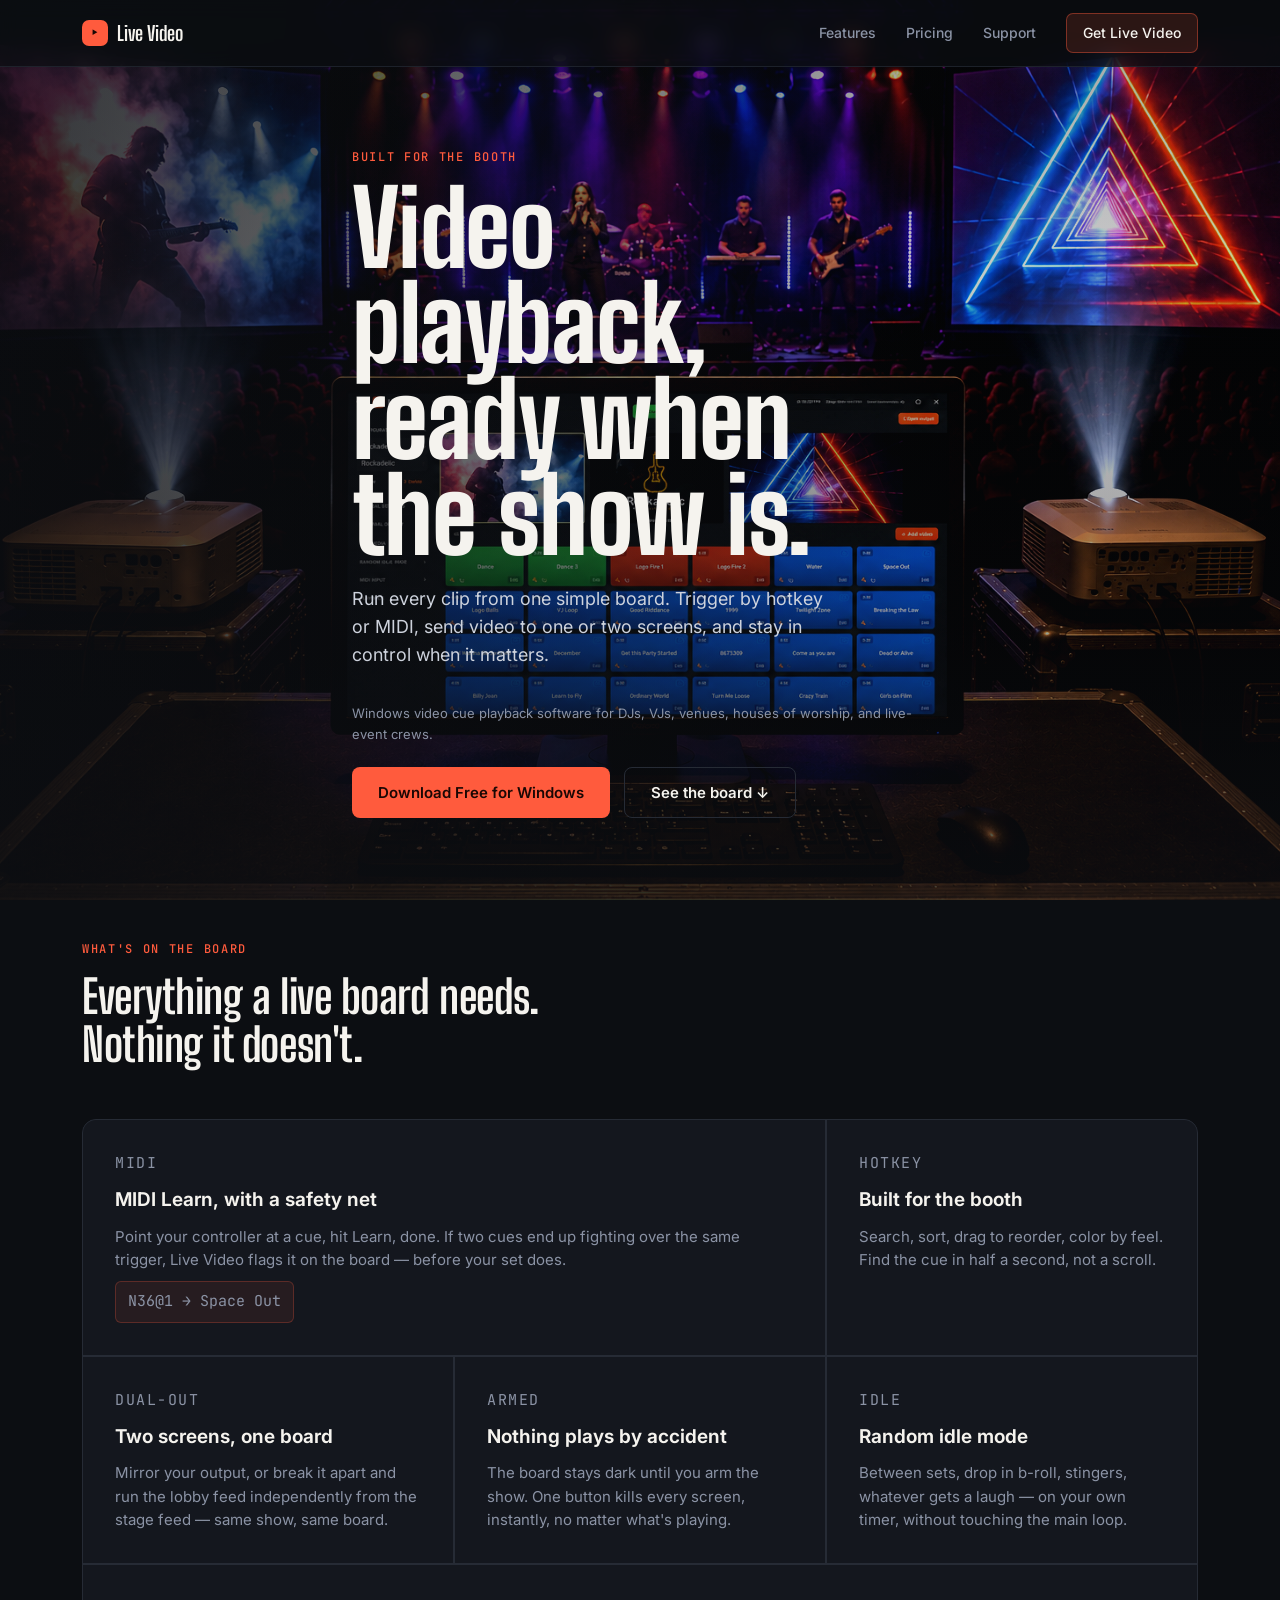
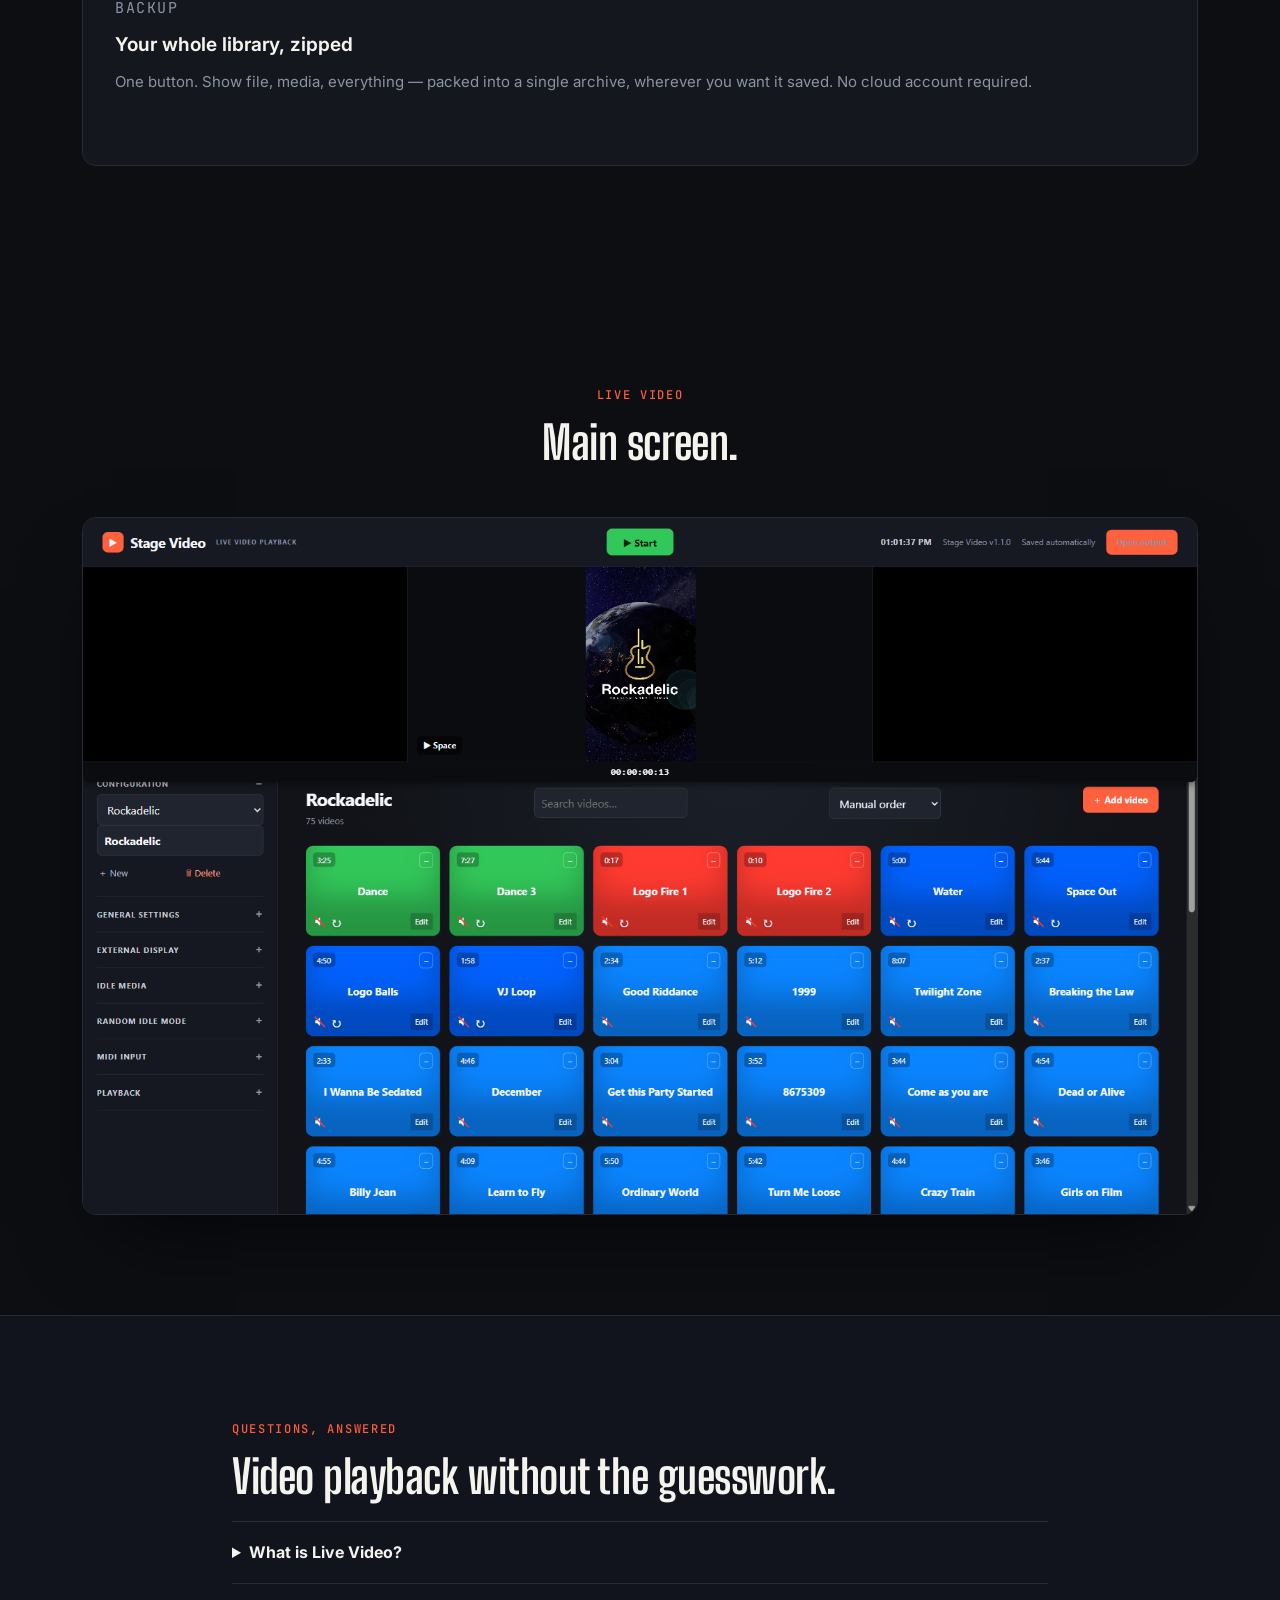
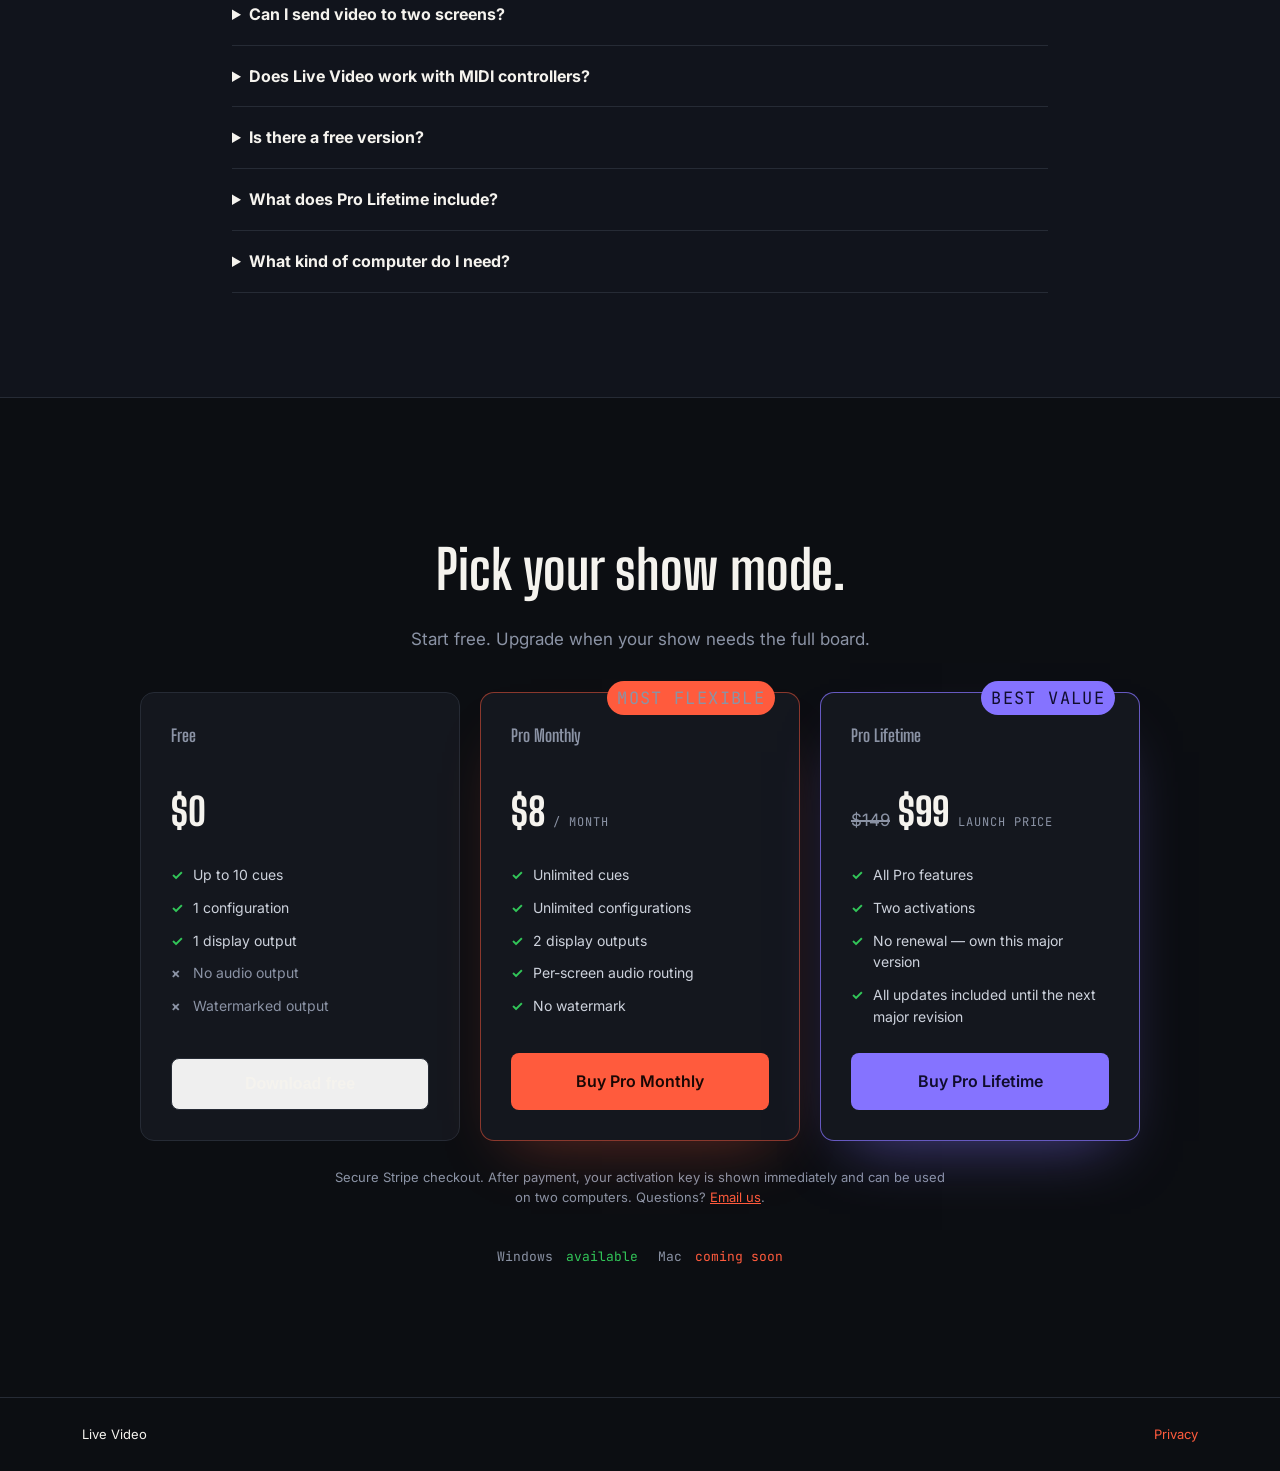
==== index.html @ 25e799e9 "Add website support links and system requirements" ====
<!doctype html>
<html lang="en">
<head>
<meta charset="utf-8">
<meta name="viewport" content="width=device-width, initial-scale=1">
<title>Live Video | Video Cue Playback Software for Windows</title>
<meta name="description" content="Windows video cue playback software for live events. Trigger clips with hotkeys or MIDI, send video to two displays, and keep every cue ready.">
<link rel="canonical" href="https://livevideo.cc/">
<meta name="robots" content="index, follow">

<meta property="og:type" content="website">
<meta property="og:url" content="https://livevideo.cc/">
<meta property="og:title" content="Live Video | Video Cue Playback Software for Windows">
<meta property="og:description" content="Windows video cue playback software for live events. Trigger clips with hotkeys or MIDI, send video to two displays, and keep every cue ready.">
<meta property="og:image" content="https://livevideo.cc/screenshots/hero.png">
<meta name="twitter:card" content="summary_large_image">
<meta name="twitter:title" content="Live Video | Video Cue Playback Software for Windows">
<meta name="twitter:description" content="Windows video cue playback software for live events. Trigger clips with hotkeys or MIDI, send video to two displays, and keep every cue ready.">
<meta name="twitter:image" content="https://livevideo.cc/screenshots/hero.png">

<link rel="preconnect" href="https://fonts.googleapis.com">
<link rel="preconnect" href="https://fonts.gstatic.com" crossorigin>
<link href="https://fonts.googleapis.com/css2?family=Big+Shoulders+Display:wght@600;700;800&family=Inter:wght@400;500;600;700&family=JetBrains+Mono:wght@400;500;600&display=swap" rel="stylesheet">
<link rel="stylesheet" href="style.css">
<script type="application/ld+json">
{
  "@context": "https://schema.org",
  "@type": "SoftwareApplication",
  "name": "Live Video",
  "url": "https://livevideo.cc/",
  "applicationCategory": "MultimediaApplication",
  "operatingSystem": "Windows",
  "description": "Windows video cue playback software for live events. Trigger video clips with hotkeys or MIDI and send them to one or two displays.",
  "featureList": ["Video cue board", "MIDI triggers", "Keyboard hotkeys", "Dual-display video output", "Per-screen audio routing", "Show backup and restore"],
  "offers": [
    { "@type": "Offer", "name": "Free", "price": "0", "priceCurrency": "USD" },
    { "@type": "Offer", "name": "Pro Monthly", "price": "8", "priceCurrency": "USD" },
    { "@type": "Offer", "name": "Pro Lifetime", "price": "99", "priceCurrency": "USD" }
  ]
}
</script>
</head>
<body>

<header class="site-header">
  <div class="wrap site-header__row">
    <a href="#top" class="brand"><span class="brand__mark">▶</span>Live Video</a>
    <nav class="site-nav">
      <a href="#features">Features</a>
      <a href="#get">Pricing</a>
      <a href="mailto:support@livevideo.cc">Support</a>
      <a href="#get" class="site-nav__cta">Get Live Video</a>
    </nav>
  </div>
</header>

<main id="top">

  <section class="hero" id="hero">
    <img class="hero__photo" src="screenshots/hero.png" alt="A Live Video board running on a laptop between two stage projectors, throwing synced footage onto screens on either side of a live band">
    <div class="hero__scrim"></div>
    <div class="wrap hero__content">
      <p class="eyebrow">BUILT FOR THE BOOTH</p>
      <h1 class="hero__title">Video playback,<br>ready when the show is.</h1>
      <p class="hero__sub">Run every clip from one simple board. Trigger by hotkey or MIDI, send video to one or two screens, and stay in control when it matters.</p>
      <p class="hero__keyword">Windows video cue playback software for DJs, VJs, venues, houses of worship, and live-event crews.</p>
      <div class="hero__actions">
        <a href="#get" class="btn btn--primary">Download Free for Windows</a>
        <a href="#proof" class="btn btn--ghost">See the board ↓</a>
      </div>
    </div>
  </section>

  <section class="features" id="features">
    <div class="wrap">
      <p class="eyebrow">WHAT'S ON THE BOARD</p>
      <h2 class="section-title">Everything a live board needs.<br>Nothing it doesn't.</h2>

      <div class="feature-grid">
        <article class="feature feature--big">
          <p class="feature__tag">MIDI</p>
          <h3>MIDI Learn, with a safety net</h3>
          <p>Point your controller at a cue, hit Learn, done. If two cues end up fighting over the same trigger, Live Video flags it on the board — before your set does.</p>
          <p class="feature__code">N36@1 → Space Out</p>
        </article>

        <article class="feature">
          <p class="feature__tag">HOTKEY</p>
          <h3>Built for the booth</h3>
          <p>Search, sort, drag to reorder, color by feel. Find the cue in half a second, not a scroll.</p>
        </article>

        <article class="feature">
          <p class="feature__tag">DUAL-OUT</p>
          <h3>Two screens, one board</h3>
          <p>Mirror your output, or break it apart and run the lobby feed independently from the stage feed — same show, same board.</p>
        </article>

        <article class="feature">
          <p class="feature__tag">ARMED</p>
          <h3>Nothing plays by accident</h3>
          <p>The board stays dark until you arm the show. One button kills every screen, instantly, no matter what's playing.</p>
        </article>

        <article class="feature">
          <p class="feature__tag">IDLE</p>
          <h3>Random idle mode</h3>
          <p>Between sets, drop in b-roll, stingers, whatever gets a laugh — on your own timer, without touching the main loop.</p>
        </article>

        <article class="feature feature--wide">
          <p class="feature__tag">BACKUP</p>
          <h3>Your whole library, zipped</h3>
          <p>One button. Show file, media, everything — packed into a single archive, wherever you want it saved. No cloud account required.</p>
        </article>
      </div>
    </div>
  </section>

  <section class="proof" id="proof">
    <div class="wrap">
      <p class="eyebrow">LIVE VIDEO</p>
      <h2 class="section-title">Main screen.</h2>
      <div class="proof__frame">
        <img src="screenshots/board.png" alt="Live Video's cue board, showing a grid of color-coded video cues with a live preview above them">
      </div>
    </div>
  </section>

  <section class="faq" aria-labelledby="faq-title">
    <div class="wrap faq__inner">
      <p class="eyebrow">QUESTIONS, ANSWERED</p>
      <h2 id="faq-title" class="section-title">Video playback without the guesswork.</h2>
      <details><summary>What is Live Video?</summary><p>Live Video is Windows video cue playback software for DJs, VJs, houses of worship, venues, and event crews. Build a board of clips, then trigger them by click, keyboard hotkey, or MIDI controller.</p></details>
      <details><summary>Can I send video to two screens?</summary><p>Yes. Pro can mirror one video output or run two displays independently from the same cue board. Each display can have its own audio routing.</p></details>
      <details><summary>Does Live Video work with MIDI controllers?</summary><p>Yes. MIDI Learn lets you assign a controller message to a cue. Live Video also flags conflicting MIDI assignments before a show starts.</p></details>
      <details><summary>Is there a free version?</summary><p>Yes. Free includes up to 10 cues, one configuration, and one display output. Pro removes those limits and the output watermark.</p></details>
      <details><summary>What does Pro Lifetime include?</summary><p>Pro Lifetime includes all Pro features, two computer activations, and every update for the current major version. It does not renew monthly or yearly.</p></details>
      <details><summary>What kind of computer do I need?</summary><p>We recommend a Windows 10 or Windows 11 computer with at least 8 GB of RAM and 256 GB of storage. Live Video supports touchscreens and works on a desktop, laptop, or Windows tablet.</p></details>
    </div>
  </section>

  <section class="cta" id="get">
    <div class="wrap cta__inner">
      <h2 class="cta__title">Pick your show mode.</h2>
      <p>Start free. Upgrade when your show needs the full board.</p>

      <div class="tiers">
        <div class="tier">
          <p class="tier__name">Free</p>
          <div class="tier__price"><span class="tier__amount">$0</span></div>
          <ul class="tier__list">
            <li>Up to 10 cues</li>
            <li>1 configuration</li>
            <li>1 display output</li>
            <li class="tier__list-neg">No audio output</li>
            <li class="tier__list-neg">Watermarked output</li>
          </ul>
          <button id="free-download" type="button" class="btn btn--ghost btn--lg">Download free</button>
        </div>
        <div class="tier tier--paid">
          <p class="tier__badge">Most flexible</p>
          <p class="tier__name">Pro Monthly</p>
          <div class="tier__price"><span class="tier__amount">$8</span><span class="tier__term">/ month</span></div>
          <ul class="tier__list">
            <li>Unlimited cues</li>
            <li>Unlimited configurations</li>
            <li>2 display outputs</li>
            <li>Per-screen audio routing</li>
            <li>No watermark</li>
          </ul>
          <a href="https://api.livevideo.cc/v1/checkout/pro_monthly" class="btn btn--primary btn--lg">Buy Pro Monthly</a>
        </div>
        <div class="tier tier--lifetime"><p class="tier__badge">Best value</p><p class="tier__name">Pro Lifetime</p><div class="tier__price"><s class="tier__was">$149</s><span class="tier__amount">$99</span><span class="tier__term">launch price</span></div><ul class="tier__list"><li>All Pro features</li><li>Two activations</li><li>No renewal — own this major version</li><li>All updates included until the next major revision</li></ul><a href="https://api.livevideo.cc/v1/checkout/pro_lifetime" class="btn btn--lifetime btn--lg">Buy Pro Lifetime</a></div>
      </div>
      <p id="download" class="pricing-note">Secure Stripe checkout. After payment, your activation key is shown immediately and can be used on two computers. Questions? <a href="mailto:info@livevideo.cc">Email us</a>.</p>

      <div class="pricing__platforms">
        <span class="pricing__platform pricing__platform--live">Windows <em>available</em></span>
        <span class="pricing__platform pricing__platform--soon">Mac <em>coming soon</em></span>
      </div>
    </div>
  </section>

</main>

<dialog id="download-dialog" class="download-dialog">
  <form id="download-form" method="dialog">
    <button class="download-dialog__close" value="cancel" aria-label="Close">×</button>
    <p class="eyebrow">FREE WINDOWS DOWNLOAD</p>
    <h2>Get Live Video Free</h2>
    <p>Tell us a little about your show and your download will start right away.</p>
    <label>Name <input name="name" autocomplete="name" required></label>
    <label>Email <input name="email" type="email" autocomplete="email" required></label>
    <label>Phone <span>optional</span><input name="phone" type="tel" autocomplete="tel"></label>
    <label>How will you use Live Video?<select name="useCase"><option value="">Choose one (optional)</option><option>DJ or VJ</option><option>Venue or live event</option><option>House of worship</option><option>School or community organization</option><option>Production company</option><option>Other</option></select></label>
    <label>How did you hear about us?<select name="referral"><option value="">Choose one (optional)</option><option>Google or another search engine</option><option>Friend or colleague</option><option>Social media</option><option>Event or venue</option><option>Other</option></select></label>
    <label class="download-dialog__check"><input name="privacyAccepted" type="checkbox" required> I agree to the <a href="privacy.html" target="_blank">Privacy Policy</a>.</label>
    <label class="download-dialog__check"><input name="marketingConsent" type="checkbox"> Send me occasional product news and updates.</label>
    <p id="download-error" class="download-dialog__error" role="alert"></p>
    <button id="download-submit" type="submit" class="btn btn--primary btn--lg">Download Free for Windows</button>
  </form>
</dialog>

<footer class="site-footer">
  <div class="wrap site-footer__row">
    <span>Live Video</span>
    <a href="privacy.html">Privacy</a>
  </div>
</footer>

<script>
  const downloadDialog = document.getElementById('download-dialog');
  document.getElementById('free-download').addEventListener('click', () => downloadDialog.showModal());
  document.getElementById('download-form').addEventListener('submit', async event => {
    event.preventDefault();
    const form = event.currentTarget;
    const submit = document.getElementById('download-submit');
    const error = document.getElementById('download-error');
    error.textContent = '';
    submit.disabled = true;
    submit.textContent = 'Preparing download…';
    try {
      const data = Object.fromEntries(new FormData(form));
      data.privacyAccepted = form.elements.privacyAccepted.checked;
      data.marketingConsent = form.elements.marketingConsent.checked;
      const response = await fetch('https://api.livevideo.cc/v1/leads', { method: 'POST', headers: { 'content-type': 'application/json' }, body: JSON.stringify(data) });
      const result = await response.json();
      if (!response.ok || !result.downloadUrl) throw new Error(result.error || 'We could not start the download. Please try again.');
      window.location.assign(result.downloadUrl);
      downloadDialog.close();
    } catch (requestError) {
      error.textContent = requestError.message;
    } finally {
      submit.disabled = false;
      submit.textContent = 'Download Free for Windows';
    }
  });
</script>
</body>
</html>
---- style.css ----
/* ---- tokens ---- */
:root {
  --ink: #0c0e12;
  --panel: #14171e;
  --line: #262b35;
  --signal: #ff5b3d;
  --signal-dim: #c8462f;
  --cue-blue: #2f8fff;
  --cue-green: #32c759;
  --paper: #f5f3ee;
  --muted: #8b93a5;

  --display: "Big Shoulders Display", sans-serif;
  --body: "Inter", -apple-system, "Segoe UI", sans-serif;
  --mono: "JetBrains Mono", ui-monospace, monospace;
}

* { box-sizing: border-box; }
html { scroll-behavior: smooth; }
body {
  margin: 0;
  background: var(--ink);
  color: var(--paper);
  font-family: var(--body);
  line-height: 1.55;
  -webkit-font-smoothing: antialiased;
}
img { max-width: 100%; display: block; }
a { color: inherit; }

.wrap {
  max-width: 1180px;
  margin: 0 auto;
  padding: 0 32px;
}

@media (prefers-reduced-motion: reduce) {
  * { animation-duration: 0.001ms !important; animation-iteration-count: 1 !important; transition-duration: 0.001ms !important; scroll-behavior: auto !important; }
}

/* ---- type ---- */
.eyebrow {
  font-family: var(--mono);
  font-size: 12px;
  font-weight: 500;
  letter-spacing: 0.14em;
  text-transform: uppercase;
  color: var(--signal);
  margin: 0 0 14px;
}
.section-title {
  font-family: var(--display);
  font-weight: 700;
  font-size: clamp(30px, 4.2vw, 46px);
  line-height: 1.05;
  letter-spacing: -0.01em;
  margin: 0 0 20px;
}

/* ---- buttons ---- */
.btn {
  display: inline-flex;
  align-items: center;
  gap: 8px;
  padding: 13px 26px;
  border-radius: 8px;
  font-weight: 600;
  font-size: 15px;
  text-decoration: none;
  transition: transform 0.15s ease, background 0.15s ease;
}
.btn--primary { background: var(--signal); color: #1a0704; }
.btn--primary:hover { background: #ff7355; transform: translateY(-1px); }
.btn--lifetime { background: #8573ff; color: #100d2e; }
.btn--lifetime:hover { background: #9a8aff; transform: translateY(-1px); }
.btn--ghost { color: var(--paper); border: 1px solid var(--line); }
.btn--ghost:hover { border-color: var(--muted); }
.btn--lg { padding: 16px 34px; font-size: 16px; }

/* ---- header ---- */
.site-header {
  position: fixed;
  top: 0; left: 0; right: 0;
  z-index: 10;
  backdrop-filter: blur(10px);
  background: rgba(12, 14, 18, 0.72);
  border-bottom: 1px solid rgba(38, 43, 53, 0.7);
}
.site-header__row {
  display: flex;
  align-items: center;
  justify-content: space-between;
  height: 66px;
}
.brand {
  display: flex;
  align-items: center;
  gap: 9px;
  font-family: var(--display);
  font-weight: 700;
  font-size: 20px;
  text-decoration: none;
  letter-spacing: -0.01em;
}
.brand__mark {
  display: grid;
  place-items: center;
  width: 26px;
  height: 26px;
  border-radius: 7px;
  background: var(--signal);
  color: #1a0704;
  font-size: 12px;
}
.site-nav { display: flex; align-items: center; gap: 30px; font-size: 14px; font-weight: 500; }
.site-nav a { text-decoration: none; color: var(--muted); transition: color 0.15s ease; }
.site-nav a:hover { color: var(--paper); }
.site-nav__cta {
  color: var(--paper) !important;
  background: rgba(255, 91, 61, 0.14);
  border: 1px solid rgba(255, 91, 61, 0.4);
  padding: 8px 16px;
  border-radius: 7px;
}
.site-nav__cta:hover { background: rgba(255, 91, 61, 0.24) !important; }

/* ---- hero (signature element) ---- */
.hero {
  position: relative;
  min-height: 100vh;
  display: flex;
  align-items: center;
  overflow: hidden;
  padding-top: 66px;
}
.hero__photo {
  position: absolute;
  inset: 0;
  width: 100%;
  height: 100%;
  object-fit: cover;
  object-position: center 40%;
  filter: brightness(1.26) saturate(1.12) contrast(1.04);
}
.hero__scrim {
  position: absolute;
  inset: 0;
  background:
    linear-gradient(180deg, rgba(12,14,18,.34) 0%, rgba(12,14,18,.18) 30%, rgba(12,14,18,.38) 70%, rgba(12,14,18,.78) 100%),
    linear-gradient(90deg, rgba(12,14,18,.78) 0%, rgba(12,14,18,.43) 45%, rgba(12,14,18,.06) 75%);
}
.hero__content { position: relative; z-index: 2; max-width: 640px; }
.hero__title {
  font-family: var(--display);
  font-weight: 800;
  font-size: clamp(56px, 8.5vw, 104px);
  line-height: 0.92;
  letter-spacing: -0.01em;
  margin: 0 0 22px;
}
.hero__sub {
  font-size: 18px;
  color: #cdd2dc;
  max-width: 480px;
  margin: 0 0 34px;
}
.hero__actions { display: flex; gap: 14px; flex-wrap: wrap; }

/* ---- why ---- */
.why { padding: 120px 0; border-top: 1px solid var(--line); }
.why__grid { display: grid; grid-template-columns: 1fr 1fr; gap: 60px; align-items: start; }
.why__body p { font-size: 17px; color: #cdd2dc; margin: 0 0 16px; }
.why__note { color: var(--muted) !important; font-size: 15px !important; }

/* ---- features ---- */
.features { padding: 40px 0 120px; }
.feature-grid {
  display: grid;
  grid-template-columns: repeat(3, 1fr);
  gap: 2px;
  background: var(--line);
  border: 1px solid var(--line);
  border-radius: 14px;
  overflow: hidden;
  margin-top: 50px;
}
.feature {
  background: var(--panel);
  padding: 32px;
  min-height: 200px;
  display: flex;
  flex-direction: column;
  gap: 10px;
}
.feature--big { grid-column: span 2; grid-row: span 1; }
.feature--wide { grid-column: span 3; }
.feature h3 { font-size: 19px; margin: 0; font-weight: 650; }
.feature p { margin: 0; color: var(--muted); font-size: 15px; }
.feature__tag {
  font-family: var(--mono);
  font-size: 11px;
  letter-spacing: 0.1em;
  color: var(--cue-blue);
  margin: 0;
}
.feature__code {
  font-family: var(--mono);
  font-size: 13px;
  color: var(--signal);
  background: rgba(255,91,61,.08);
  border: 1px solid rgba(255,91,61,.25);
  padding: 8px 12px;
  border-radius: 6px;
  width: fit-content;
  margin-top: 4px;
}

@media (max-width: 860px) {
  .feature-grid { grid-template-columns: 1fr; }
  .feature--big, .feature--wide { grid-column: span 1; }
  .why__grid { grid-template-columns: 1fr; }
}

/* ---- import ---- */
.import { padding: 100px 0; border-top: 1px solid var(--line); background: var(--panel); }
.import__grid { display: grid; grid-template-columns: 1fr 1fr; gap: 60px; align-items: center; }
.import p { color: #cdd2dc; font-size: 17px; }
.import__demo {
  background: var(--ink);
  border: 1px solid var(--line);
  border-radius: 12px;
  padding: 28px;
}
.import__row { display: flex; align-items: center; justify-content: space-between; gap: 12px; }
.import__label { font-family: var(--mono); font-size: 11px; letter-spacing: .08em; text-transform: uppercase; color: var(--muted); }
.import__file { font-family: var(--mono); font-size: 15px; padding: 7px 12px; border-radius: 6px; }
.import__file--old { color: var(--muted); background: rgba(139,147,165,.08); text-decoration: line-through; text-decoration-color: rgba(255,91,61,.7); }
.import__file--new { color: var(--cue-green); background: rgba(50,199,89,.1); font-weight: 600; }
.import__arrow { font-family: var(--mono); font-size: 12px; color: var(--muted); text-align: center; margin: 14px 0; }

@media (max-width: 860px) { .import__grid { grid-template-columns: 1fr; } }

/* ---- proof ---- */
.proof { padding: 100px 0; text-align: center; }
.proof .section-title { max-width: 640px; margin-left: auto; margin-right: auto; }
.proof__frame {
  margin-top: 50px;
  border: 1px solid var(--line);
  border-radius: 14px;
  overflow: hidden;
  box-shadow: 0 40px 80px -30px rgba(0,0,0,.7);
}

/* ---- cta ---- */
.cta { padding: 130px 0; text-align: center; border-top: 1px solid var(--line); }
.cta__title { font-family: var(--display); font-weight: 700; font-size: clamp(34px, 5vw, 54px); margin: 0 0 14px; }
.cta p { color: var(--muted); font-size: 17px; margin: 0 0 34px; }
.pricing__platforms { display: flex; justify-content: center; gap: 20px; font-family: var(--mono); font-size: 13px; color: var(--muted); margin-top: 40px; }
.pricing__platform em { font-style: normal; margin-left: 5px; }
.pricing__platform--live em { color: var(--cue-green); }
.pricing__platform--soon em { color: var(--signal); }

/* ---- tiers ---- */
.tiers {
  display: grid;
  grid-template-columns: repeat(3, minmax(260px, 320px));
  gap: 20px;
  justify-content: center;
  margin: 40px 0 0;
  text-align: left;
}
.tier {
  position: relative;
  background: var(--panel);
  border: 1px solid var(--line);
  border-radius: 14px;
  padding: 30px;
  display: flex;
  flex-direction: column;
}
.tier--paid { border-color: rgba(255, 91, 61, 0.5); box-shadow: 0 30px 60px -30px rgba(255, 91, 61, 0.35); }
.tier--lifetime { border-color: rgba(133, 115, 255, 0.72); box-shadow: 0 30px 60px -30px rgba(133, 115, 255, 0.52); }
.tier--lifetime .tier__badge { color: #100d2e; background: #8573ff; }
.tier__badge {
  position: absolute;
  top: -12px;
  right: 24px;
  font-family: var(--mono);
  font-size: 11px;
  letter-spacing: 0.08em;
  text-transform: uppercase;
  color: #1a0704;
  background: var(--signal);
  padding: 4px 10px;
  border-radius: 999px;
}
.tier__name { font-family: var(--display); font-weight: 700; font-size: 20px; margin: 0 0 10px; }
.tier__price { display: flex; align-items: baseline; gap: 8px; margin: 0 0 22px; }
.tier__was { color: var(--muted); font-size: 17px; text-decoration-thickness: 1.5px; }
.tier__amount { font-family: var(--display); font-weight: 800; font-size: 38px; letter-spacing: -0.01em; }
.tier__term { font-family: var(--mono); font-size: 12px; color: var(--muted); text-transform: uppercase; letter-spacing: 0.08em; }
.tier__list { list-style: none; margin: 0 0 26px; padding: 0; display: flex; flex-direction: column; gap: 11px; }
.tier__list li { font-size: 14px; color: #cdd2dc; padding-left: 22px; position: relative; }
.tier__list li::before { content: "✓"; position: absolute; left: 0; color: var(--cue-green); font-weight: 700; }
.tier__list-neg { color: var(--muted) !important; }
.tier__list-neg::before { content: "×" !important; color: var(--muted) !important; }
.tier .btn { margin-top: auto; justify-content: center; }
.pricing-note { max-width: 620px; margin: 26px auto 0 !important; font-size: 13px !important; }
.pricing-note a { color: var(--signal); }

@media (max-width: 980px) { .tiers { grid-template-columns: repeat(2, minmax(260px, 320px)); } }
@media (max-width: 640px) {
  .tiers { grid-template-columns: minmax(260px, 320px); }
}

/* ---- footer ---- */
.site-footer { border-top: 1px solid var(--line); padding: 26px 0; }
.site-footer__row { display: flex; justify-content: space-between; align-items: center; font-size: 13px; }
.site-footer__muted { color: var(--muted); }

@media (max-width: 640px) {
  .site-nav { gap: 16px; }
  .site-nav a:not(.site-nav__cta) { display: none; }
  .site-footer__row { flex-direction: column; gap: 6px; text-align: center; }
}
.hero__keyword{margin:0 0 22px;color:var(--muted);font-size:13px;line-height:1.6;max-width:620px}.faq{padding:104px 0;background:#11141c;border-top:1px solid var(--line)}.faq__inner{max-width:880px}.faq details{border-top:1px solid var(--line);padding:18px 0}.faq details:last-child{border-bottom:1px solid var(--line)}.faq summary{cursor:pointer;color:var(--paper);font-weight:700;font-size:16px}.faq details p{max-width:720px;margin:12px 0 0;color:var(--muted);line-height:1.7}
.download-dialog{width:min(540px,calc(100vw - 32px));border:1px solid var(--line);border-radius:16px;background:var(--panel);color:var(--paper);box-shadow:0 24px 80px rgba(0,0,0,.6);padding:0}.download-dialog::backdrop{background:rgba(5,7,10,.75)}.download-dialog form{padding:32px;display:grid;gap:14px}.download-dialog h2{font-family:var(--display);font-size:36px;line-height:1;margin:0}.download-dialog p{color:var(--muted);margin:0 0 4px;line-height:1.5}.download-dialog label{display:grid;gap:6px;font-size:13px;font-weight:700}.download-dialog label span{font-weight:400;color:var(--muted)}.download-dialog input,.download-dialog select{width:100%;padding:11px 12px;border:1px solid var(--line);border-radius:8px;background:#11141c;color:var(--paper);font:inherit}.download-dialog__check{display:flex!important;grid-template-columns:auto 1fr;align-items:start;gap:9px!important;font-size:12px!important;font-weight:400!important;color:var(--muted)}.download-dialog__check input{width:auto!important;margin:3px 0 0}.download-dialog__check a,.site-footer a{color:var(--signal)}.download-dialog__close{position:absolute;right:12px;top:9px;background:transparent;color:var(--muted);font-size:28px}.download-dialog__error{color:#ff9d8e!important;font-size:13px}.download-dialog button[disabled]{opacity:.6;cursor:wait}.legal{padding:120px 0}.legal .wrap{max-width:760px}.legal h1{font-family:var(--display);font-size:56px;margin:35px 0 12px}.legal h2{font-family:var(--display);font-size:28px;margin:42px 0 10px}.legal p{color:#cdd2dc;line-height:1.75}.site-footer a{text-decoration:none}
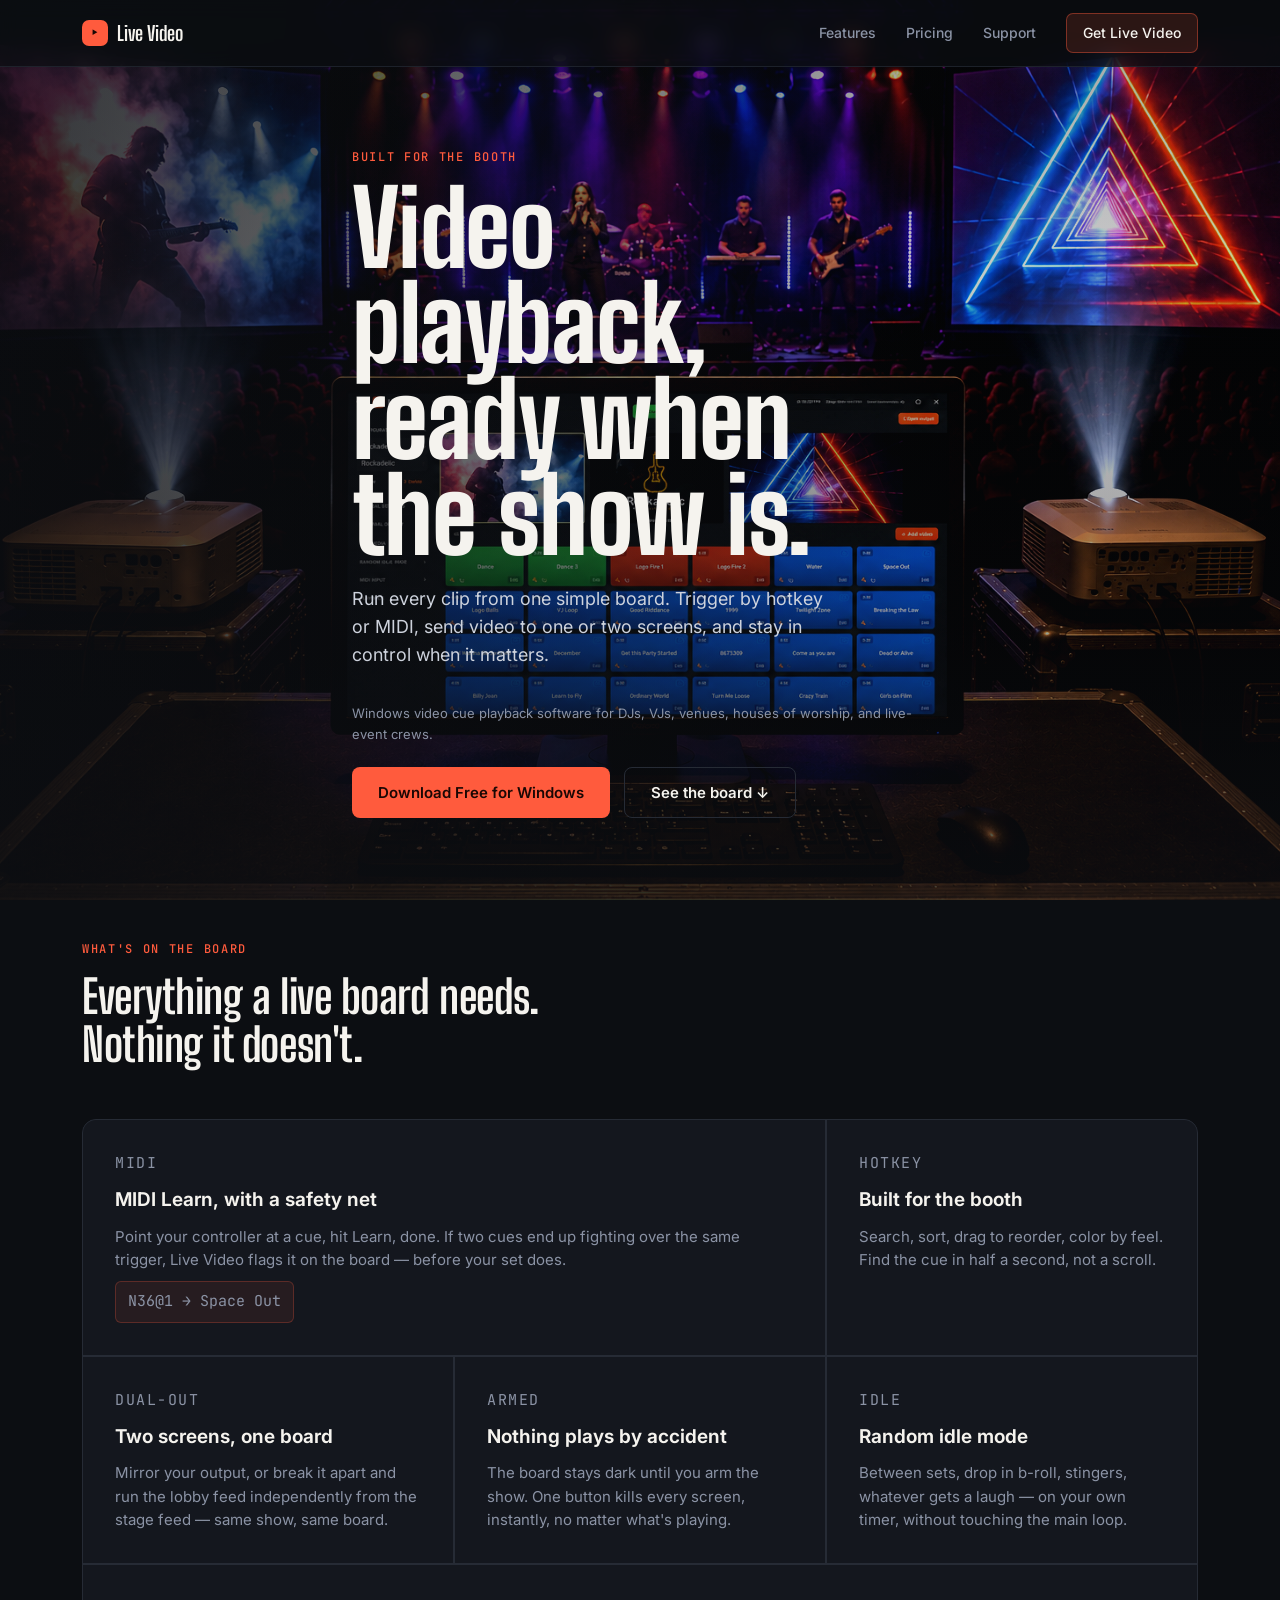
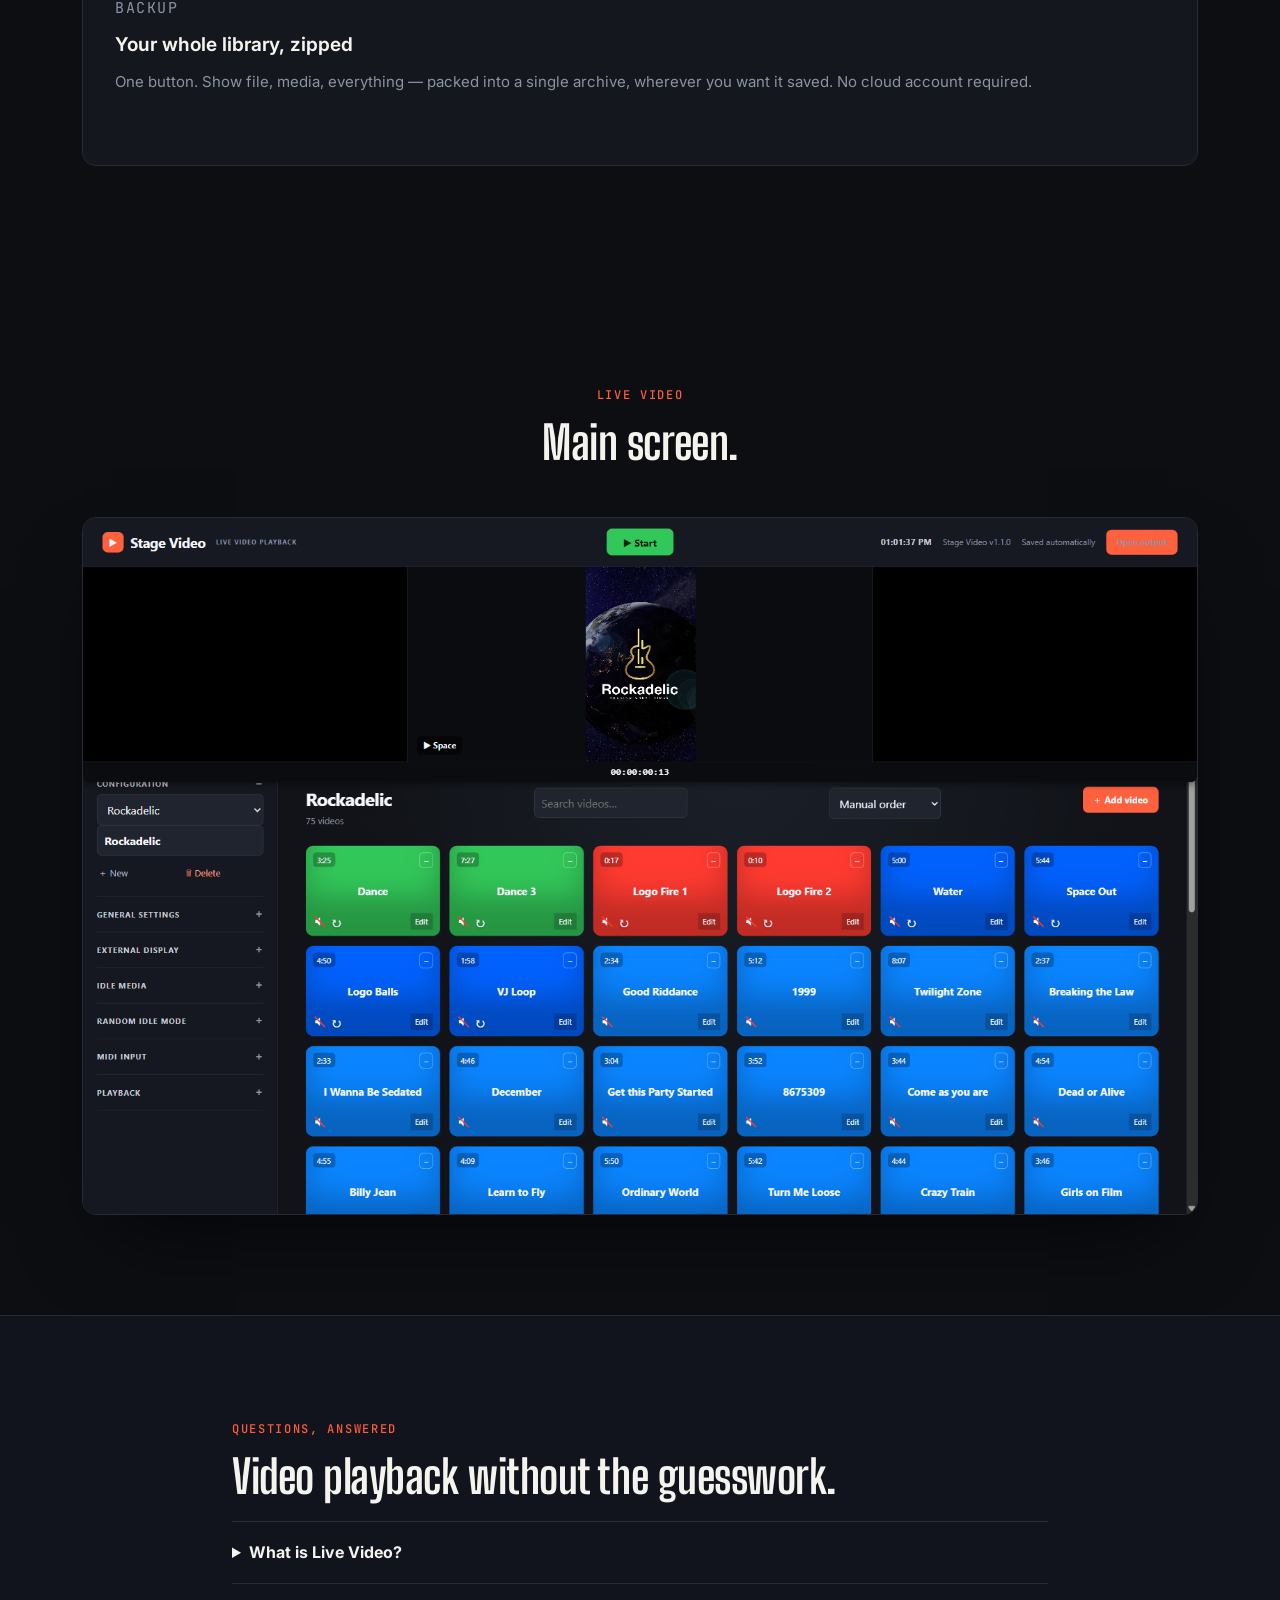
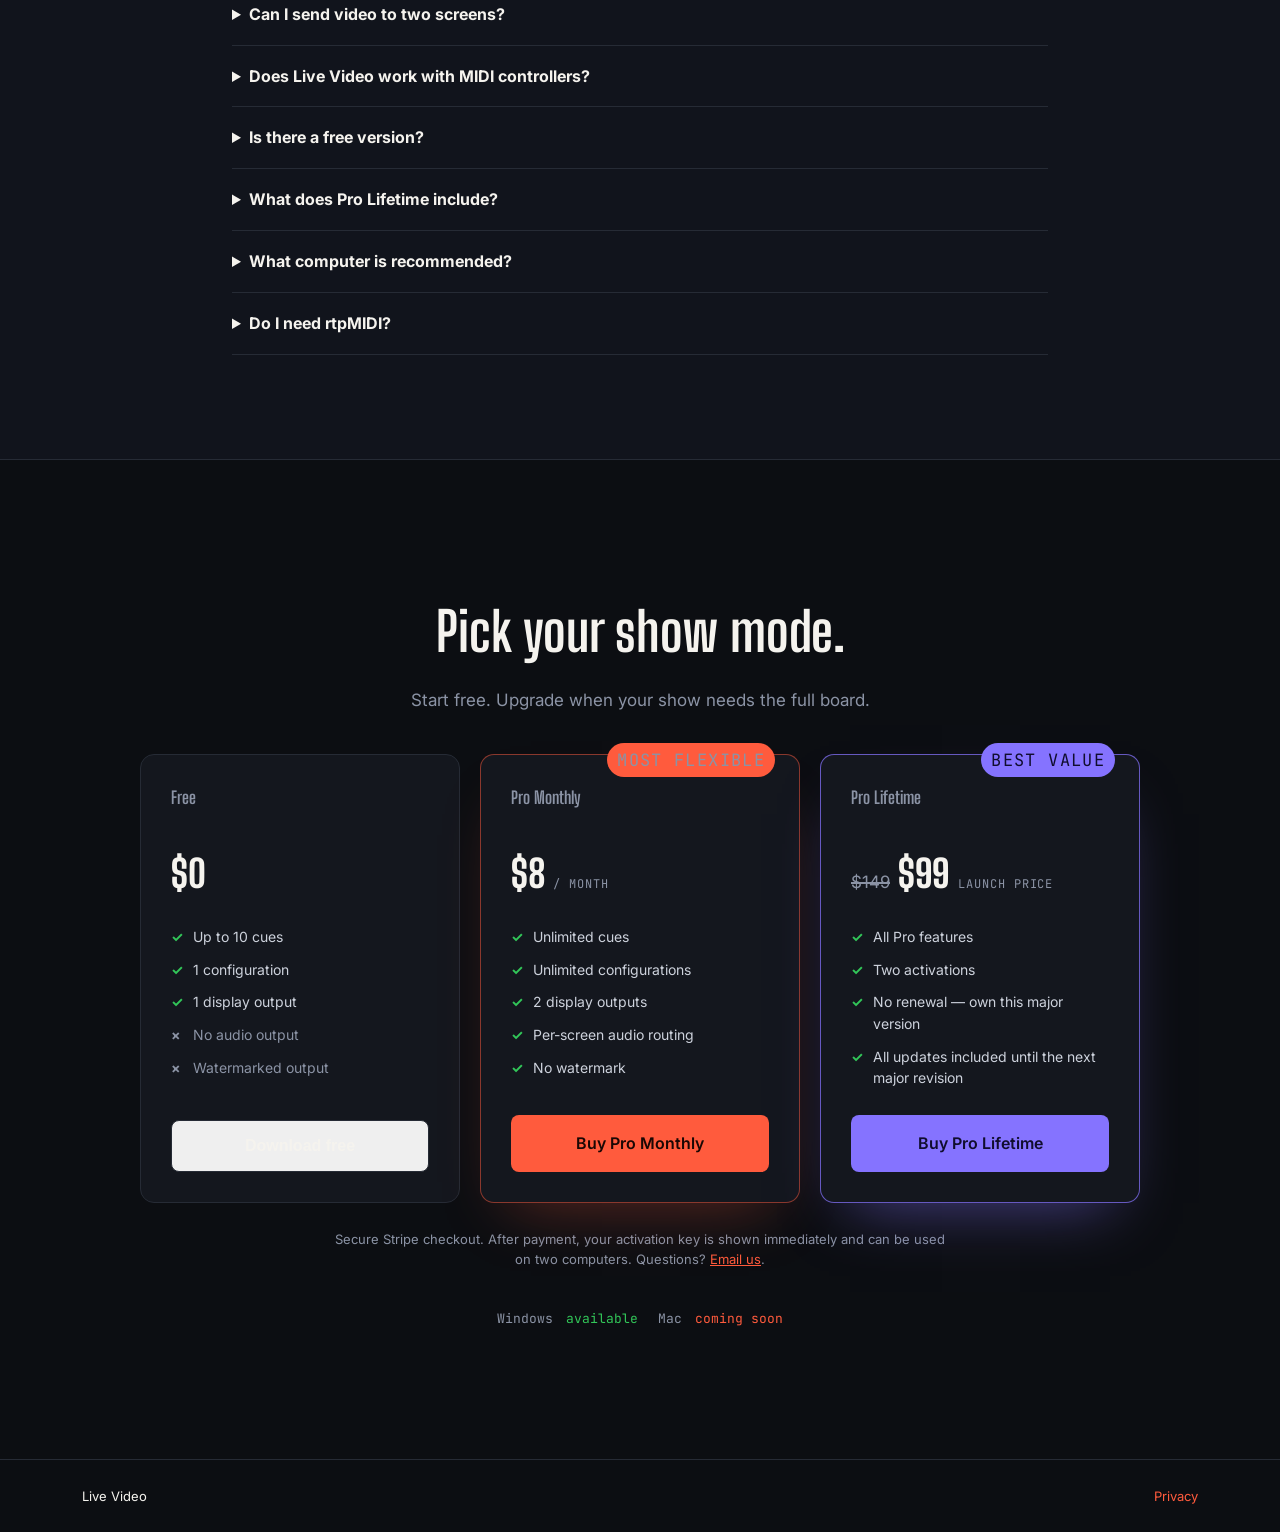
==== commit 891e008a: "Clarify recommended hardware and network MIDI" ====
--- a/index.html
+++ b/index.html
@@ -136,7 +136,8 @@
       <details><summary>Does Live Video work with MIDI controllers?</summary><p>Yes. MIDI Learn lets you assign a controller message to a cue. Live Video also flags conflicting MIDI assignments before a show starts.</p></details>
       <details><summary>Is there a free version?</summary><p>Yes. Free includes up to 10 cues, one configuration, and one display output. Pro removes those limits and the output watermark.</p></details>
       <details><summary>What does Pro Lifetime include?</summary><p>Pro Lifetime includes all Pro features, two computer activations, and every update for the current major version. It does not renew monthly or yearly.</p></details>
-      <details><summary>What kind of computer do I need?</summary><p>We recommend a Windows 10 or Windows 11 computer with at least 8 GB of RAM and 256 GB of storage. Live Video supports touchscreens and works on a desktop, laptop, or Windows tablet.</p></details>
+      <details><summary>What computer is recommended?</summary><p>Use a 64-bit Windows 10 or 11 desktop, laptop, or Windows tablet with at least 8 GB of RAM and 256 GB of storage. Touchscreens are supported. A modern integrated graphics chip is recommended for smooth high-resolution or dual-screen video.</p></details>
+      <details><summary>Do I need rtpMIDI?</summary><p>No. rtpMIDI is optional and only needed when you want MIDI control over a network. USB and Bluetooth MIDI controllers work without it.</p></details>
     </div>
   </section>
 
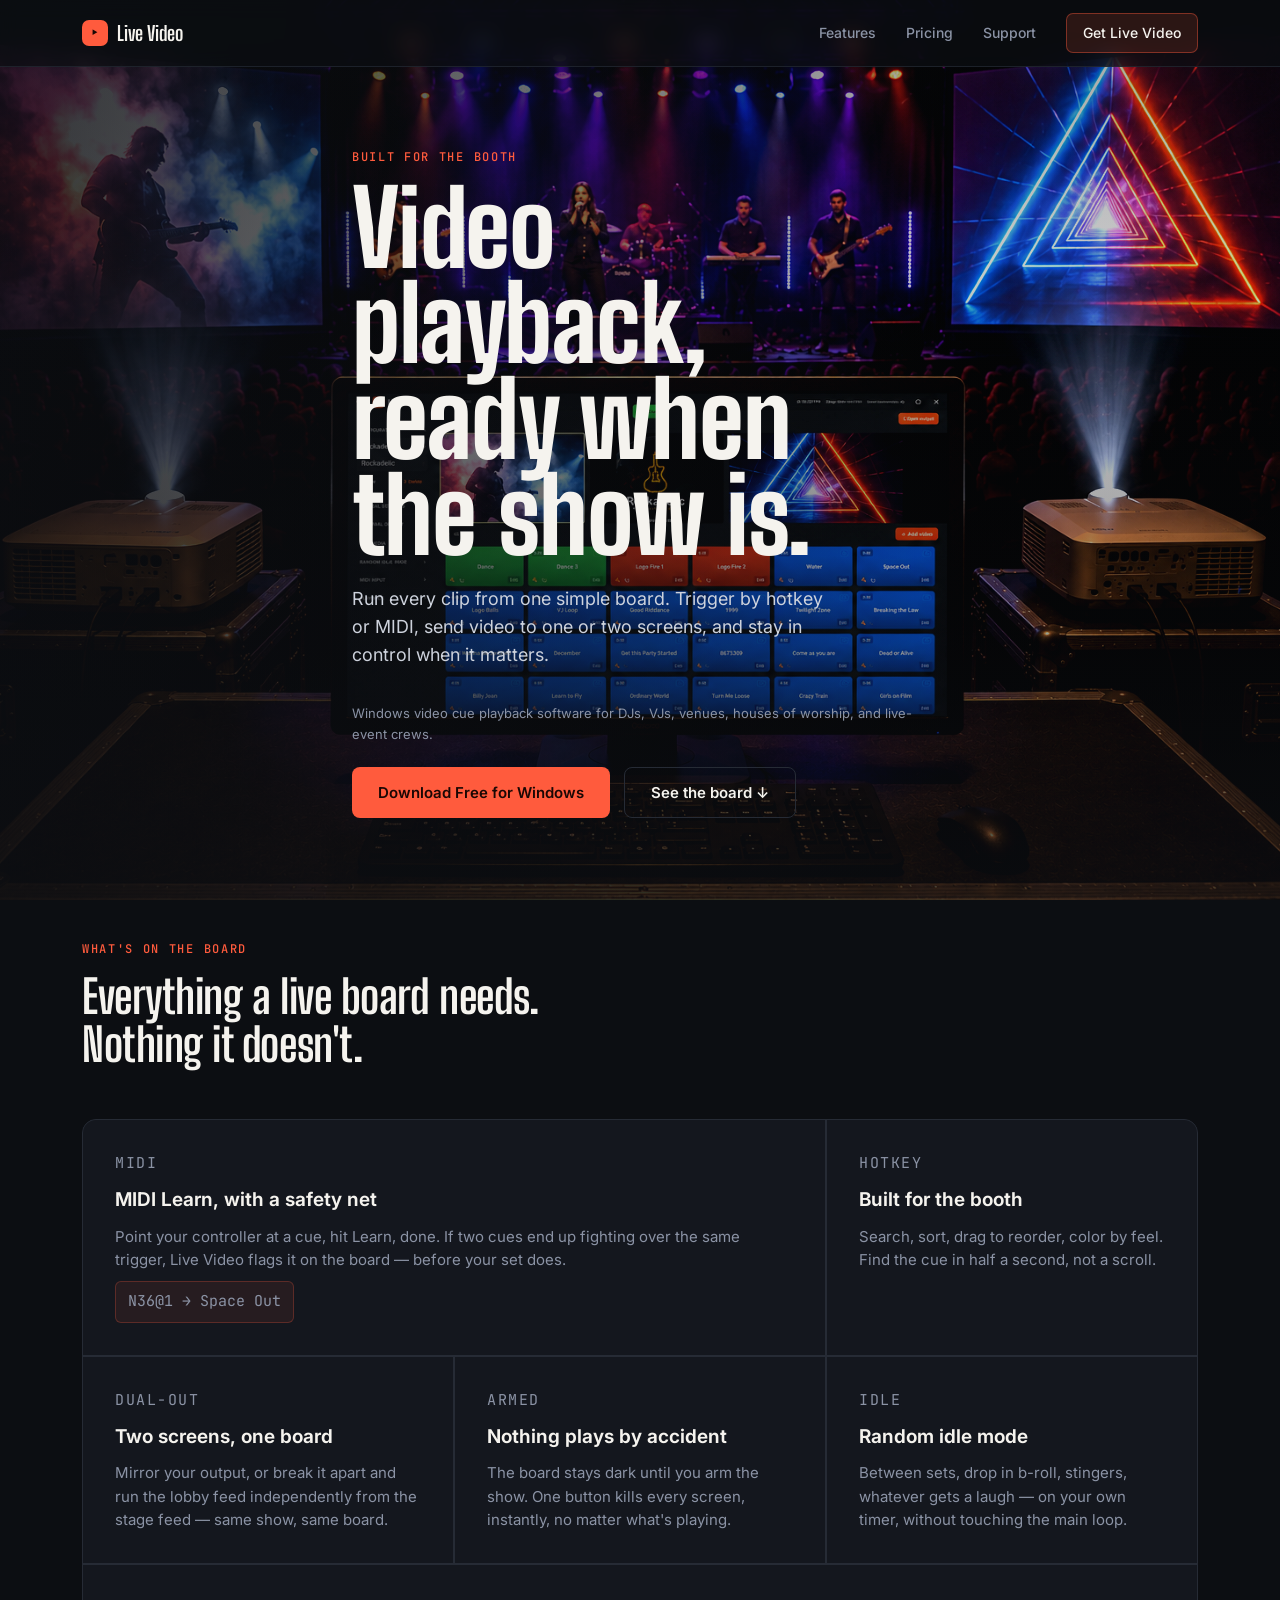
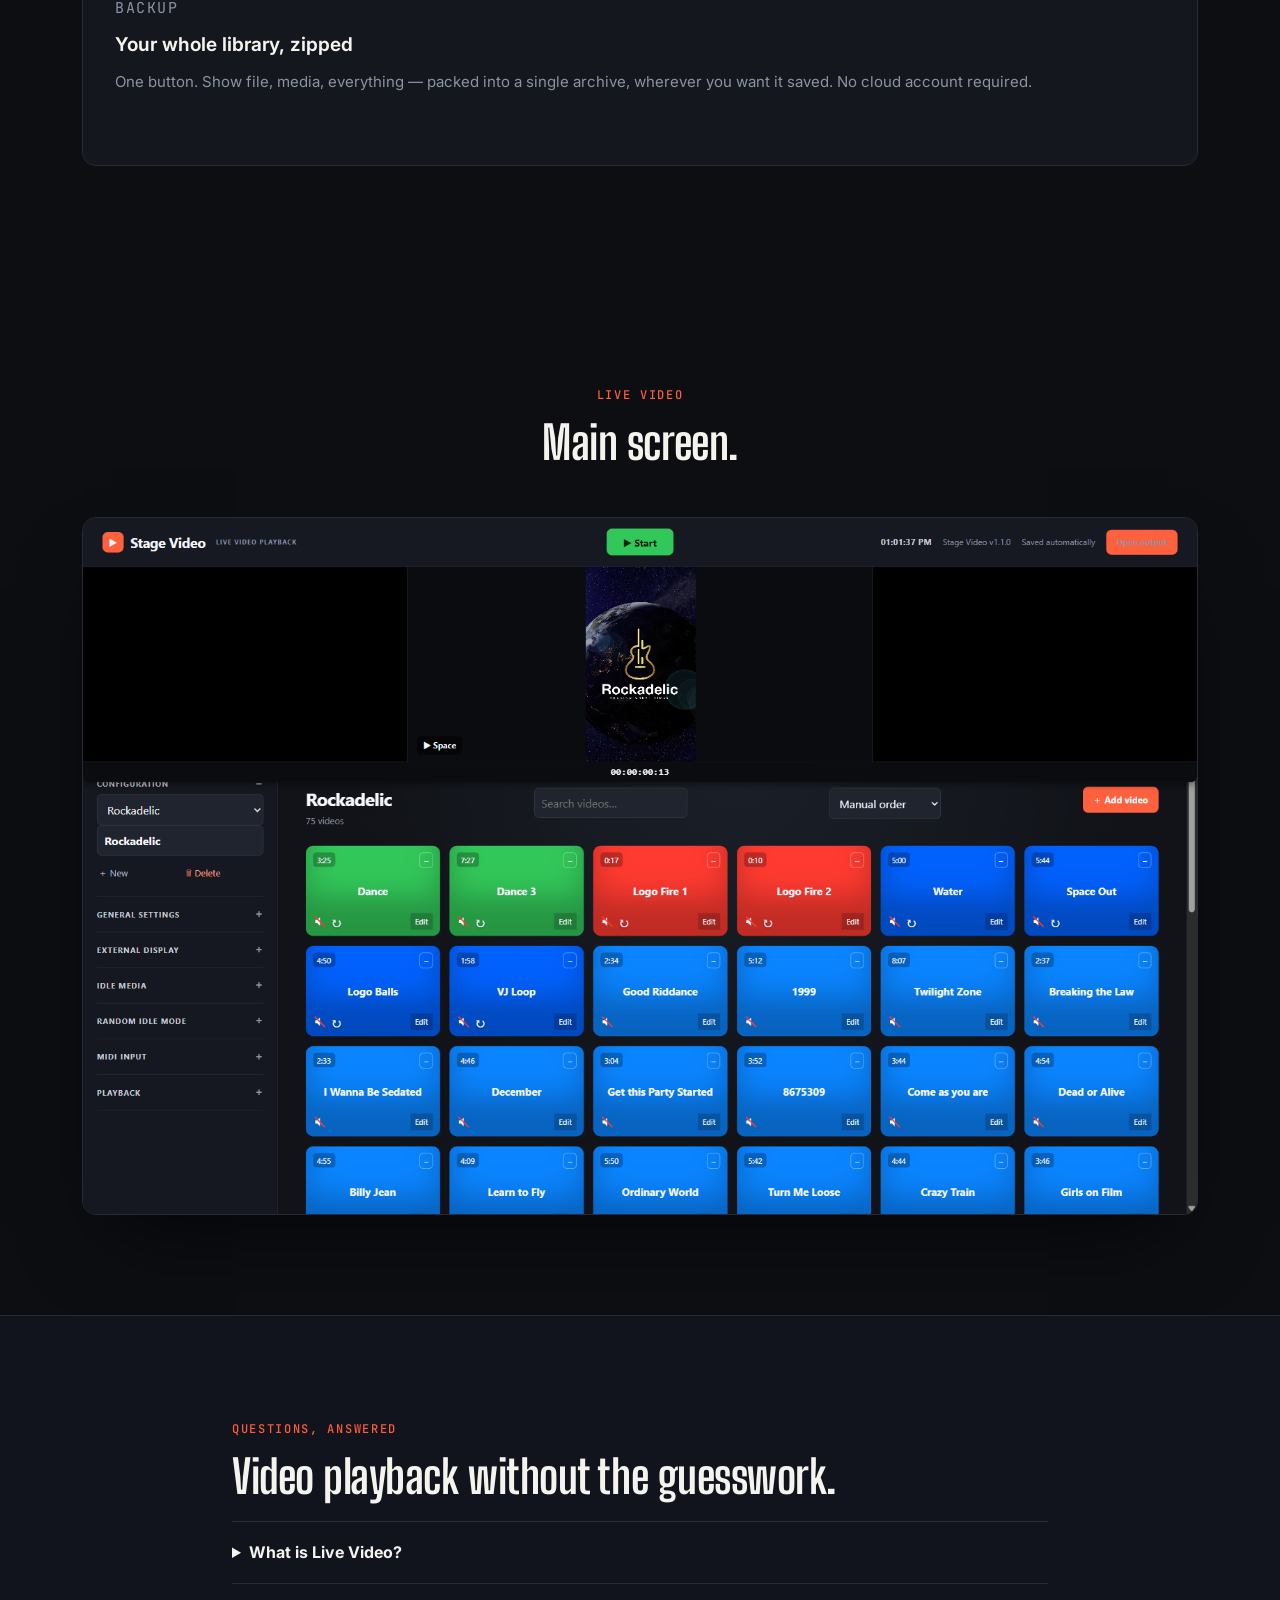
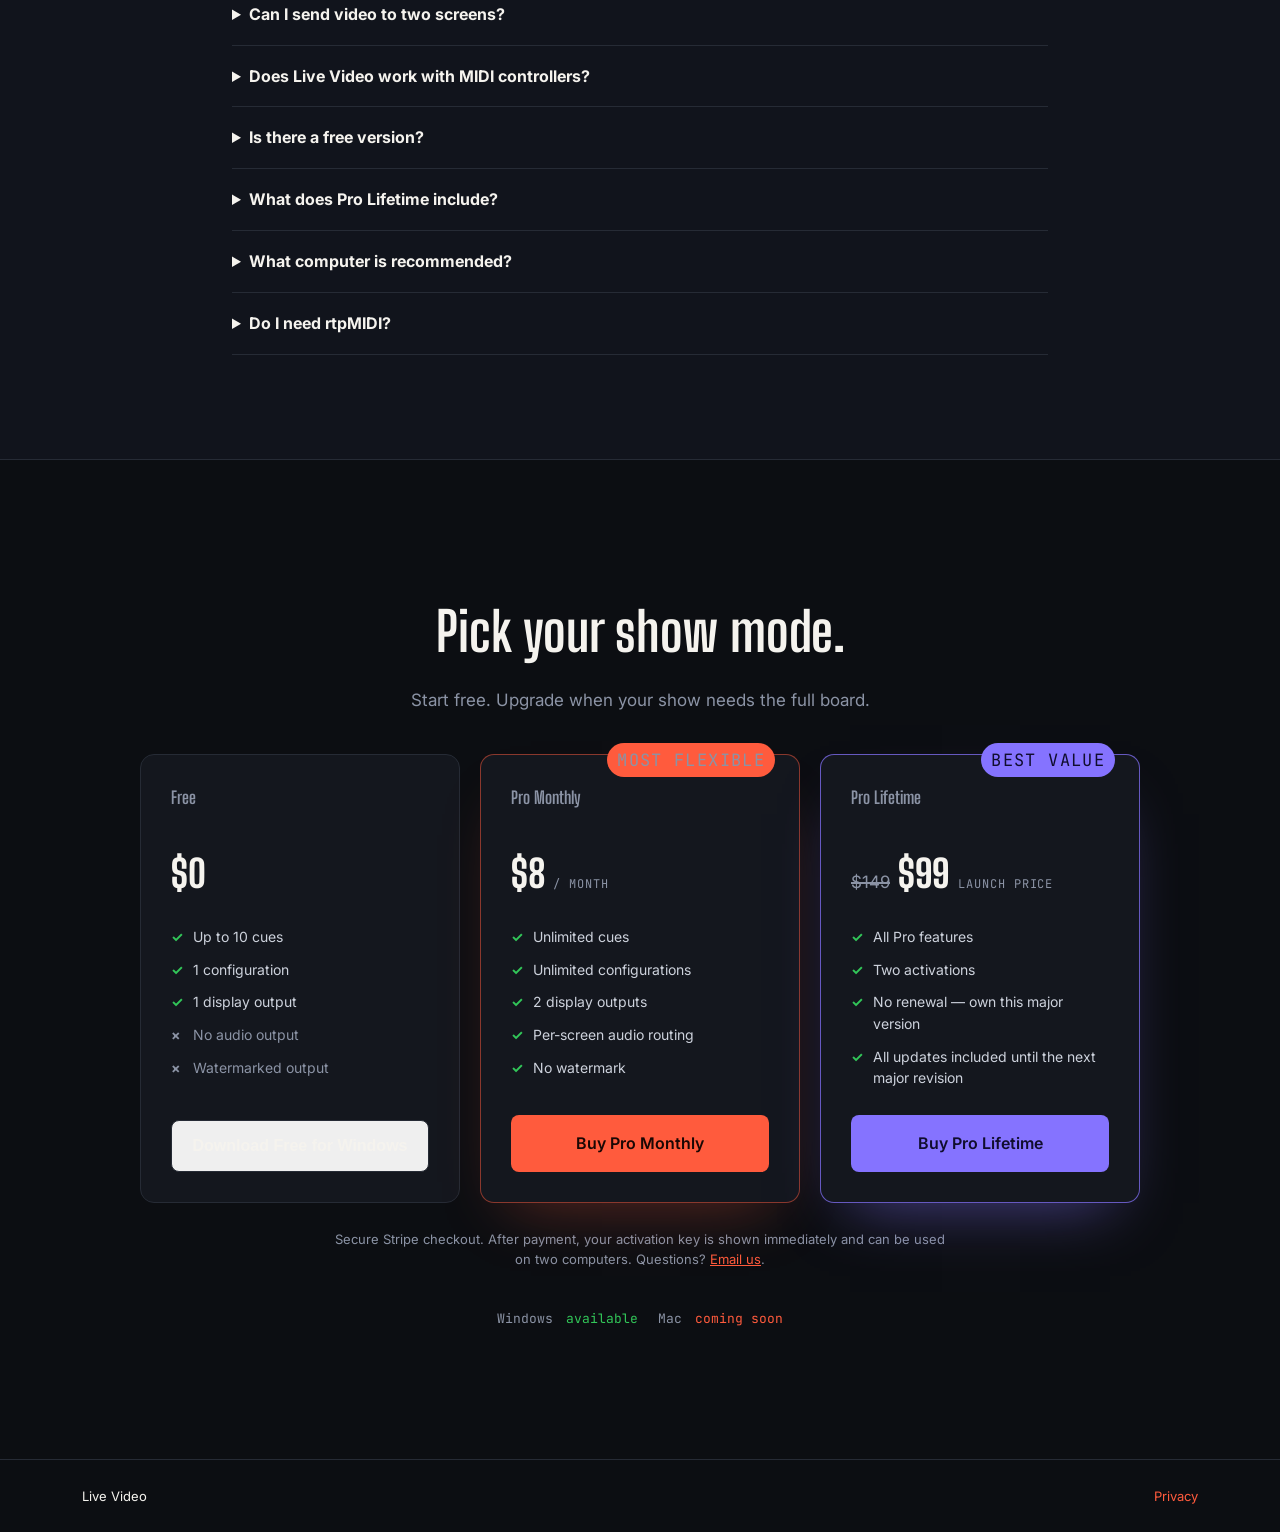
==== commit 5ad09998: "Fix free download dialog controls" ====
--- a/index.html
+++ b/index.html
@@ -157,7 +157,7 @@
             <li class="tier__list-neg">No audio output</li>
             <li class="tier__list-neg">Watermarked output</li>
           </ul>
-          <button id="free-download" type="button" class="btn btn--ghost btn--lg">Download free</button>
+          <button id="free-download" type="button" class="btn btn--ghost btn--lg" aria-label="Download Live Video Free for Windows"><span>Download Free for Windows</span></button>
         </div>
         <div class="tier tier--paid">
           <p class="tier__badge">Most flexible</p>
@@ -187,7 +187,7 @@
 
 <dialog id="download-dialog" class="download-dialog">
   <form id="download-form" method="dialog">
-    <button class="download-dialog__close" value="cancel" aria-label="Close">×</button>
+    <button id="download-close" type="button" class="download-dialog__close" aria-label="Close download form">×</button>
     <p class="eyebrow">FREE WINDOWS DOWNLOAD</p>
     <h2>Get Live Video Free</h2>
     <p>Tell us a little about your show and your download will start right away.</p>
@@ -213,6 +213,7 @@
 <script>
   const downloadDialog = document.getElementById('download-dialog');
   document.getElementById('free-download').addEventListener('click', () => downloadDialog.showModal());
+  document.getElementById('download-close').addEventListener('click', () => downloadDialog.close());
   document.getElementById('download-form').addEventListener('submit', async event => {
     event.preventDefault();
     const form = event.currentTarget;
--- a/style.css
+++ b/style.css
@@ -324,4 +324,4 @@
   .site-footer__row { flex-direction: column; gap: 6px; text-align: center; }
 }
 .hero__keyword{margin:0 0 22px;color:var(--muted);font-size:13px;line-height:1.6;max-width:620px}.faq{padding:104px 0;background:#11141c;border-top:1px solid var(--line)}.faq__inner{max-width:880px}.faq details{border-top:1px solid var(--line);padding:18px 0}.faq details:last-child{border-bottom:1px solid var(--line)}.faq summary{cursor:pointer;color:var(--paper);font-weight:700;font-size:16px}.faq details p{max-width:720px;margin:12px 0 0;color:var(--muted);line-height:1.7}
-.download-dialog{width:min(540px,calc(100vw - 32px));border:1px solid var(--line);border-radius:16px;background:var(--panel);color:var(--paper);box-shadow:0 24px 80px rgba(0,0,0,.6);padding:0}.download-dialog::backdrop{background:rgba(5,7,10,.75)}.download-dialog form{padding:32px;display:grid;gap:14px}.download-dialog h2{font-family:var(--display);font-size:36px;line-height:1;margin:0}.download-dialog p{color:var(--muted);margin:0 0 4px;line-height:1.5}.download-dialog label{display:grid;gap:6px;font-size:13px;font-weight:700}.download-dialog label span{font-weight:400;color:var(--muted)}.download-dialog input,.download-dialog select{width:100%;padding:11px 12px;border:1px solid var(--line);border-radius:8px;background:#11141c;color:var(--paper);font:inherit}.download-dialog__check{display:flex!important;grid-template-columns:auto 1fr;align-items:start;gap:9px!important;font-size:12px!important;font-weight:400!important;color:var(--muted)}.download-dialog__check input{width:auto!important;margin:3px 0 0}.download-dialog__check a,.site-footer a{color:var(--signal)}.download-dialog__close{position:absolute;right:12px;top:9px;background:transparent;color:var(--muted);font-size:28px}.download-dialog__error{color:#ff9d8e!important;font-size:13px}.download-dialog button[disabled]{opacity:.6;cursor:wait}.legal{padding:120px 0}.legal .wrap{max-width:760px}.legal h1{font-family:var(--display);font-size:56px;margin:35px 0 12px}.legal h2{font-family:var(--display);font-size:28px;margin:42px 0 10px}.legal p{color:#cdd2dc;line-height:1.75}.site-footer a{text-decoration:none}
+.download-dialog{width:min(540px,calc(100vw - 32px));border:1px solid var(--line);border-radius:16px;background:var(--panel);color:var(--paper);box-shadow:0 24px 80px rgba(0,0,0,.6);padding:0}.download-dialog::backdrop{background:rgba(5,7,10,.75)}.download-dialog form{padding:32px;display:grid;gap:14px}.download-dialog h2{font-family:var(--display);font-size:36px;line-height:1;margin:0}.download-dialog p{color:var(--muted);margin:0 0 4px;line-height:1.5}.download-dialog label{display:grid;gap:6px;font-size:13px;font-weight:700}.download-dialog label span{font-weight:400;color:var(--muted)}.download-dialog input,.download-dialog select{width:100%;padding:11px 12px;border:1px solid var(--line);border-radius:8px;background:#11141c;color:var(--paper);font:inherit}.download-dialog__check{display:flex!important;grid-template-columns:auto 1fr;align-items:start;gap:9px!important;font-size:12px!important;font-weight:400!important;color:var(--muted)}.download-dialog__check input{width:auto!important;margin:3px 0 0}.download-dialog__check a,.site-footer a{color:var(--signal)}.download-dialog__close{position:absolute;right:12px;top:9px;background:transparent;color:var(--muted);font-size:28px}.download-dialog__error{color:#ff9d8e!important;font-size:13px}.download-dialog button[disabled]{opacity:.6;cursor:wait}#free-download{display:inline-flex;align-items:center;justify-content:center;color:var(--paper);white-space:nowrap}.legal{padding:120px 0}.legal .wrap{max-width:760px}.legal h1{font-family:var(--display);font-size:56px;margin:35px 0 12px}.legal h2{font-family:var(--display);font-size:28px;margin:42px 0 10px}.legal p{color:#cdd2dc;line-height:1.75}.site-footer a{text-decoration:none}
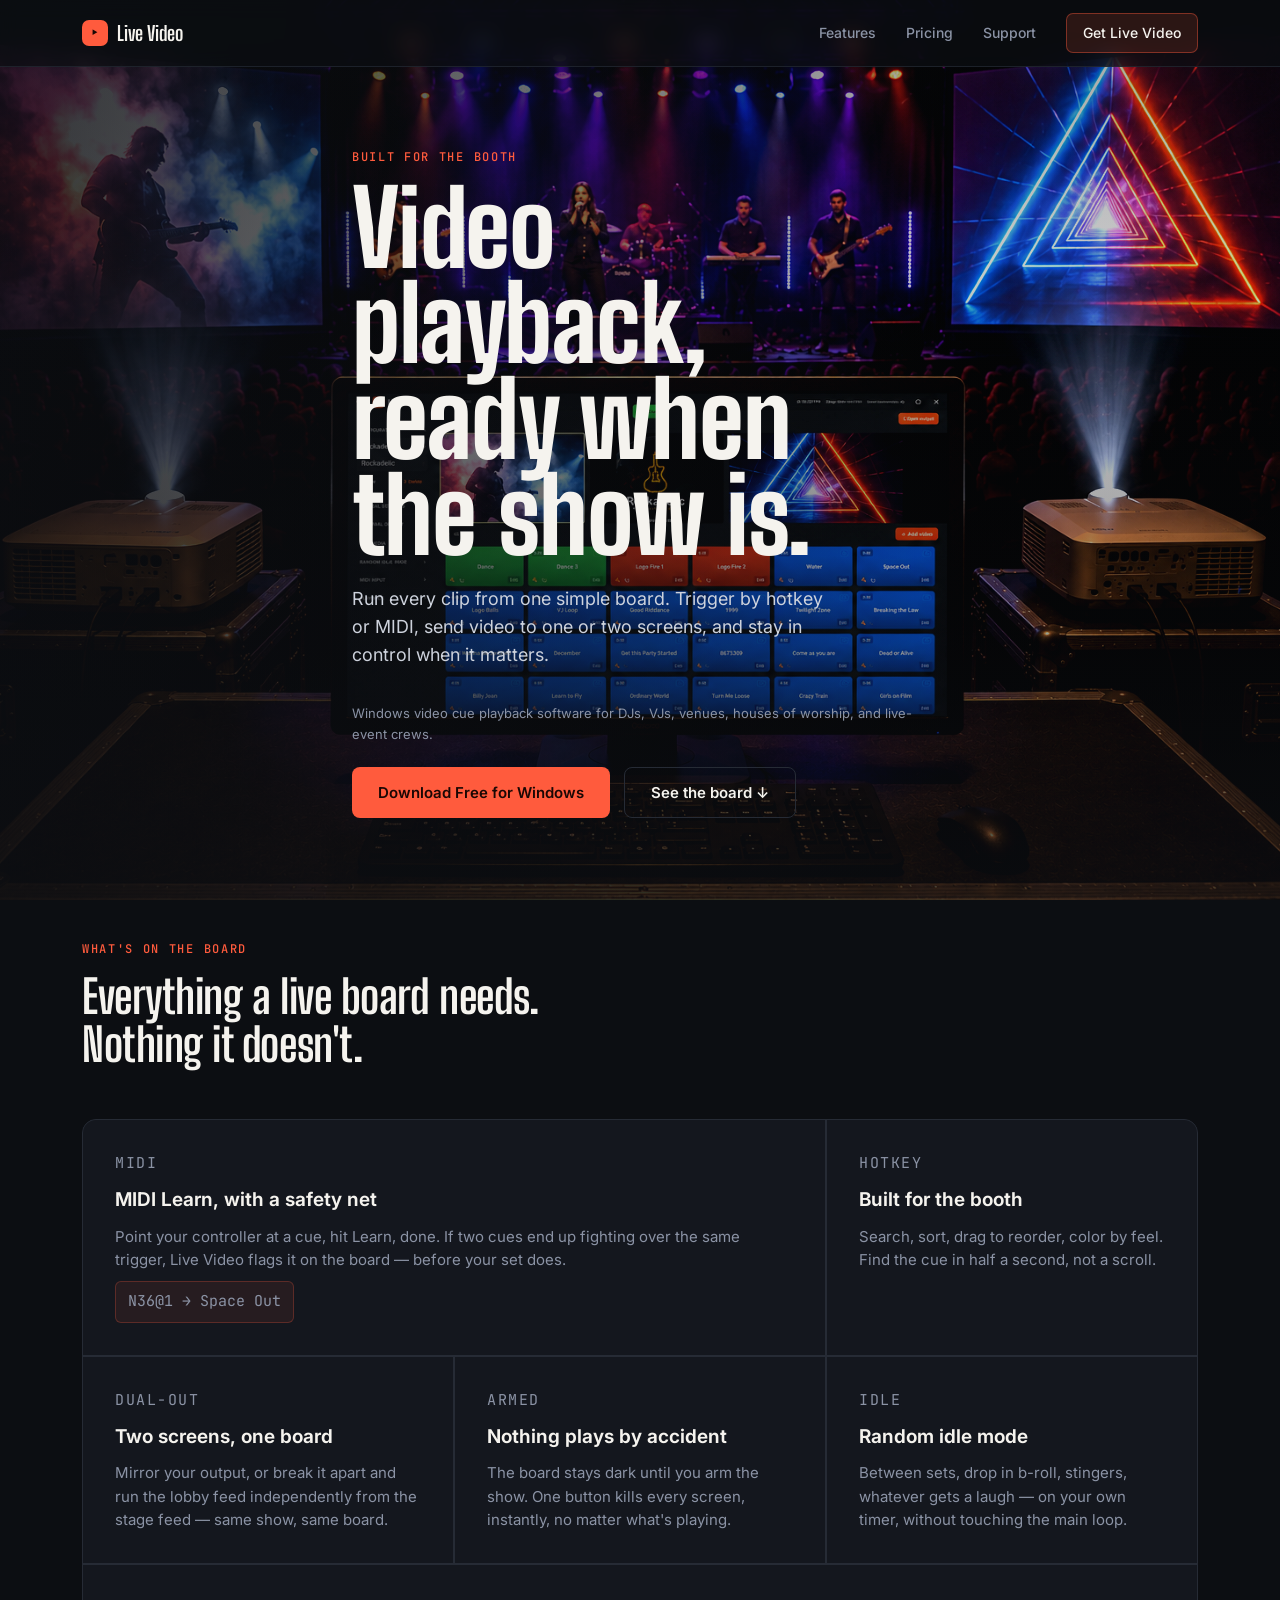
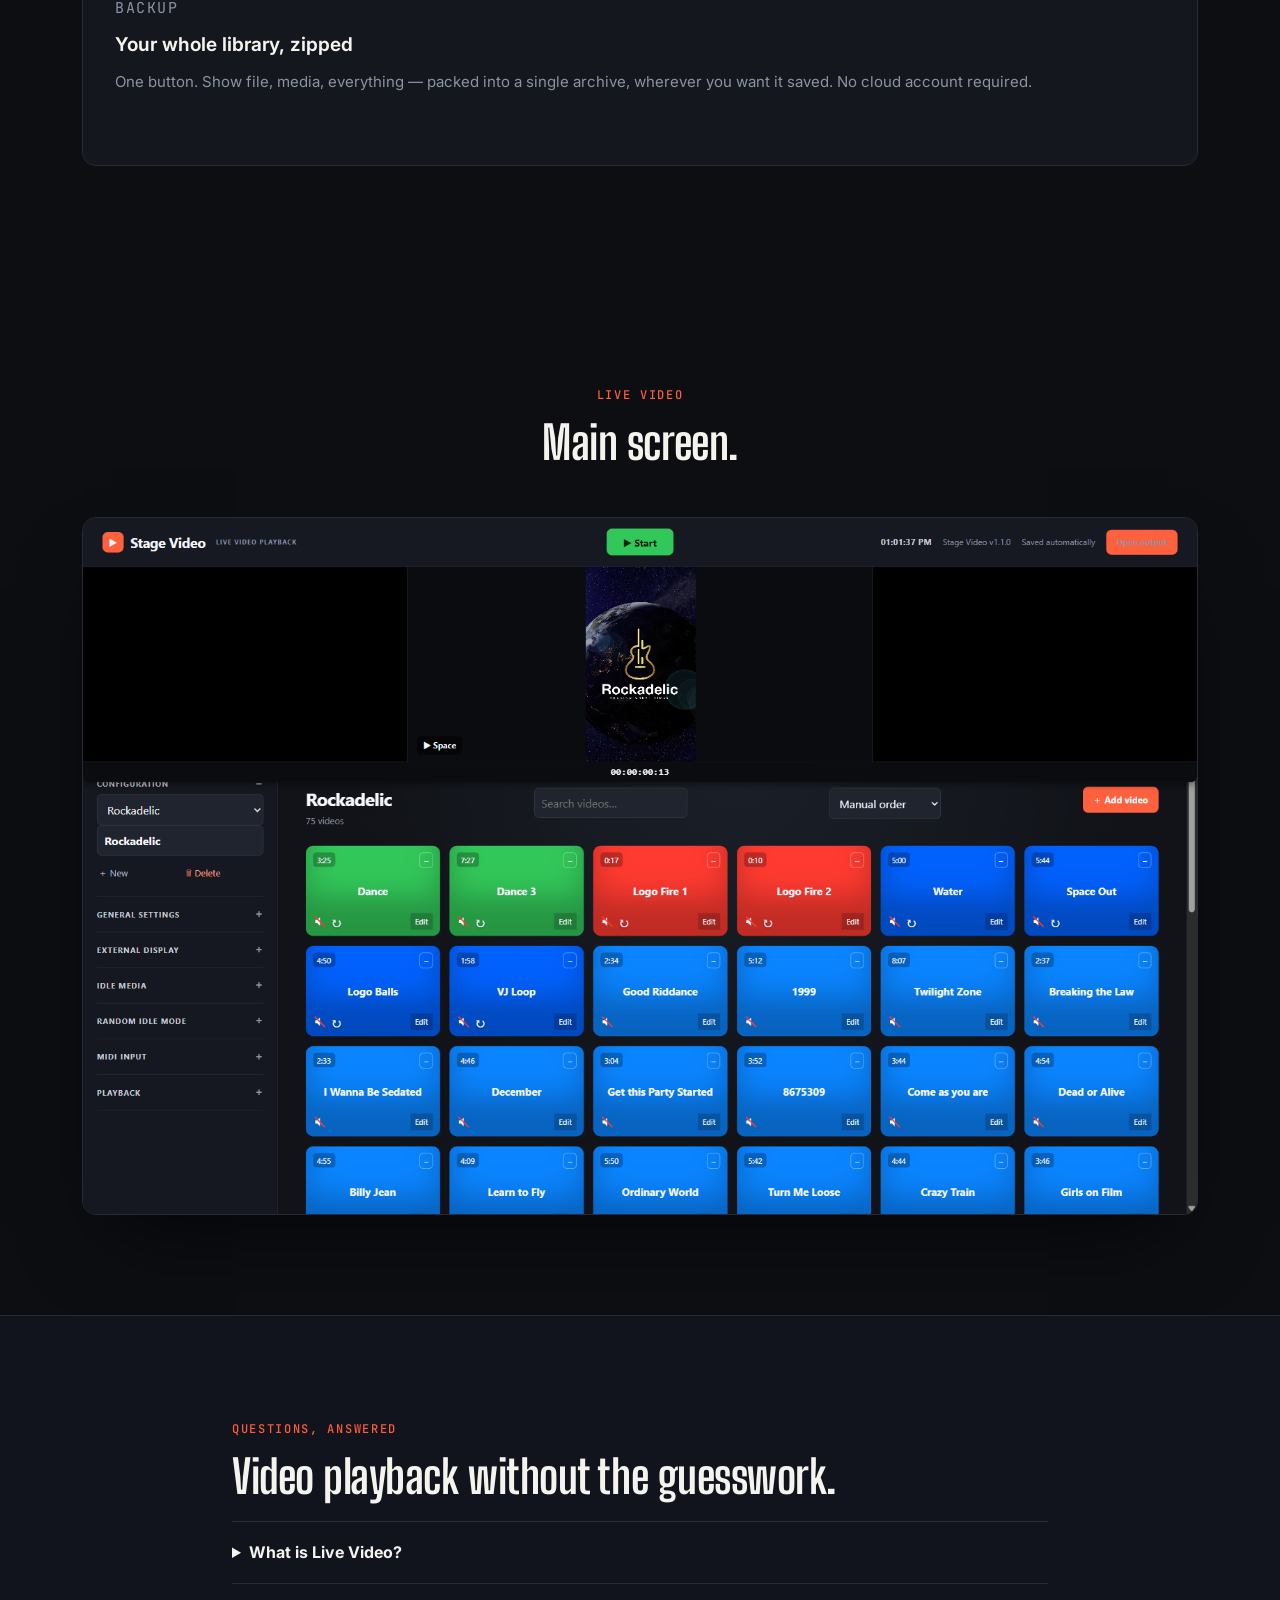
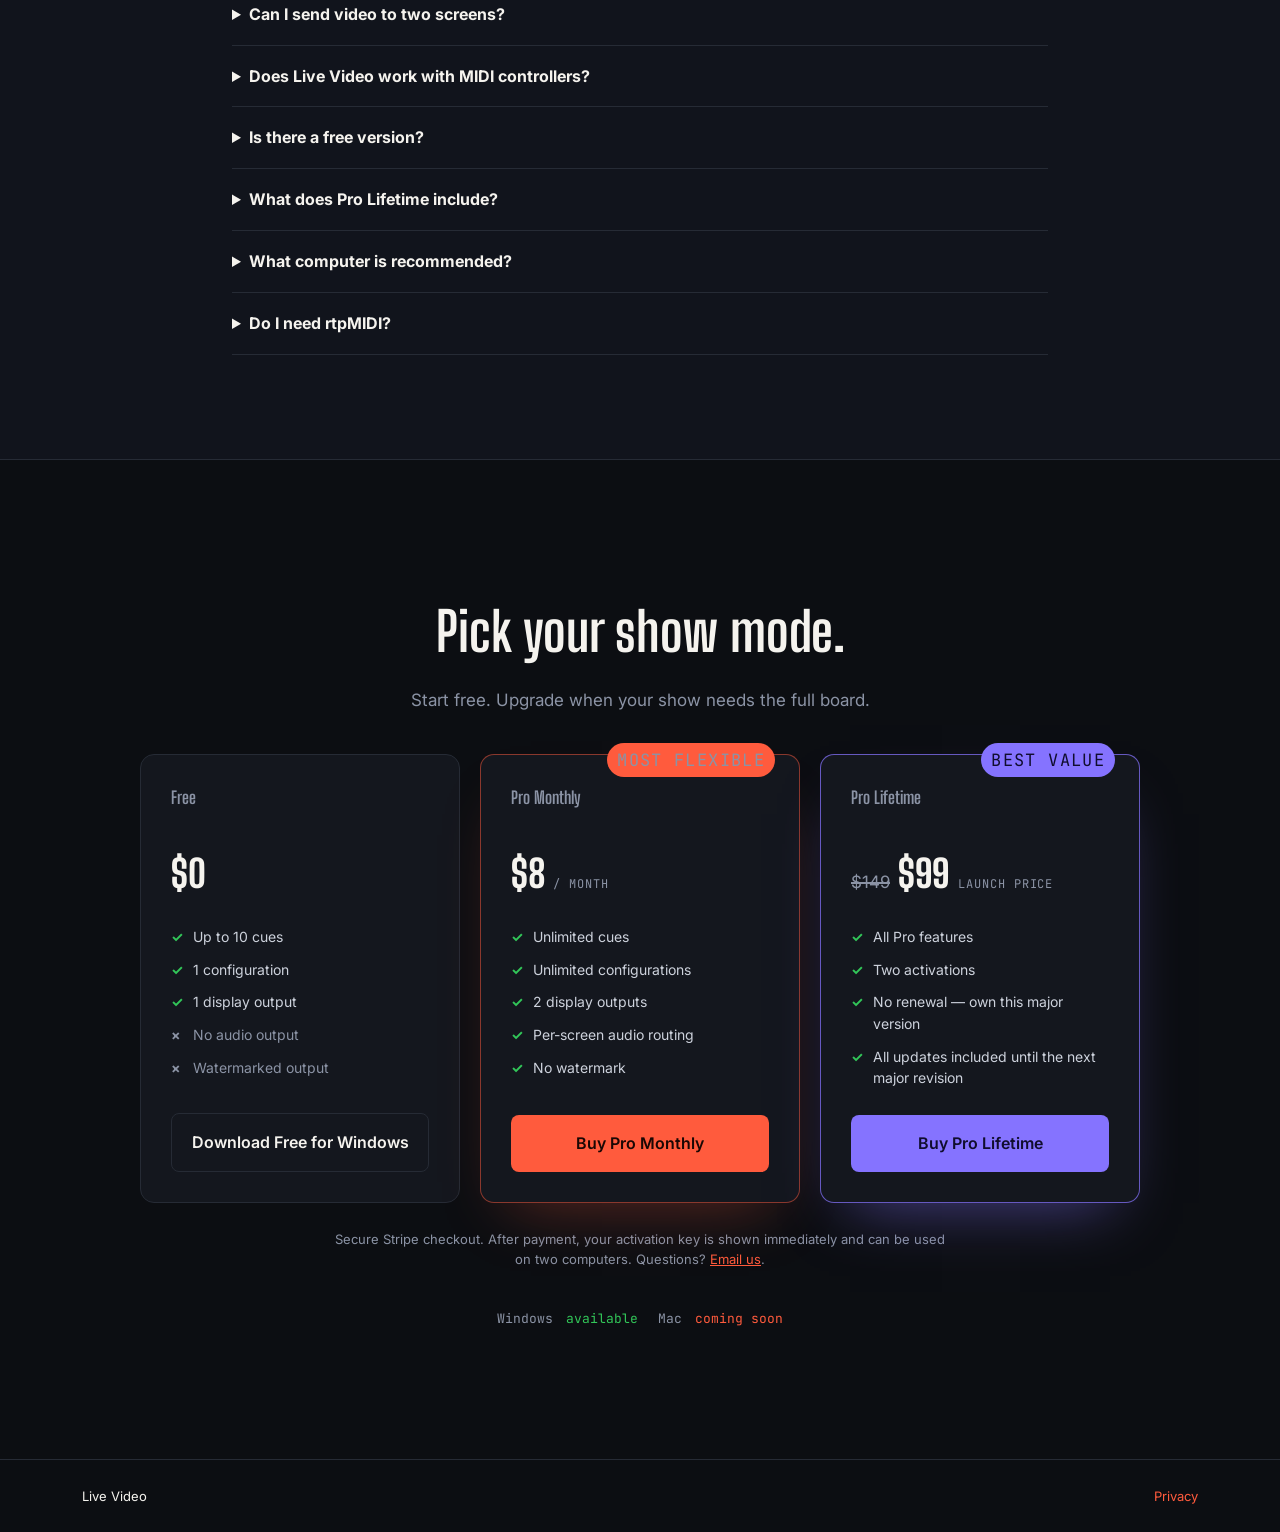
==== commit 894a524a: "Use a dedicated page for free download signup" ====
--- a/index.html
+++ b/index.html
@@ -157,7 +157,7 @@
             <li class="tier__list-neg">No audio output</li>
             <li class="tier__list-neg">Watermarked output</li>
           </ul>
-          <button id="free-download" type="button" class="btn btn--ghost btn--lg" aria-label="Download Live Video Free for Windows"><span>Download Free for Windows</span></button>
+          <a id="free-download" class="btn btn--ghost btn--lg" href="download.html" aria-label="Download Live Video Free for Windows">Download Free for Windows</a>
         </div>
         <div class="tier tier--paid">
           <p class="tier__badge">Most flexible</p>
@@ -212,8 +212,15 @@
 
 <script>
   const downloadDialog = document.getElementById('download-dialog');
-  document.getElementById('free-download').addEventListener('click', () => downloadDialog.showModal());
+  function openFreeDownload(event) {
+    event?.preventDefault();
+    if (!downloadDialog.open) downloadDialog.showModal();
+  }
   document.getElementById('download-close').addEventListener('click', () => downloadDialog.close());
+  downloadDialog.addEventListener('cancel', () => downloadDialog.close());
+  downloadDialog.addEventListener('click', event => {
+    if (event.target === downloadDialog) downloadDialog.close();
+  });
   document.getElementById('download-form').addEventListener('submit', async event => {
     event.preventDefault();
     const form = event.currentTarget;
--- a/style.css
+++ b/style.css
@@ -324,4 +324,5 @@
   .site-footer__row { flex-direction: column; gap: 6px; text-align: center; }
 }
 .hero__keyword{margin:0 0 22px;color:var(--muted);font-size:13px;line-height:1.6;max-width:620px}.faq{padding:104px 0;background:#11141c;border-top:1px solid var(--line)}.faq__inner{max-width:880px}.faq details{border-top:1px solid var(--line);padding:18px 0}.faq details:last-child{border-bottom:1px solid var(--line)}.faq summary{cursor:pointer;color:var(--paper);font-weight:700;font-size:16px}.faq details p{max-width:720px;margin:12px 0 0;color:var(--muted);line-height:1.7}
-.download-dialog{width:min(540px,calc(100vw - 32px));border:1px solid var(--line);border-radius:16px;background:var(--panel);color:var(--paper);box-shadow:0 24px 80px rgba(0,0,0,.6);padding:0}.download-dialog::backdrop{background:rgba(5,7,10,.75)}.download-dialog form{padding:32px;display:grid;gap:14px}.download-dialog h2{font-family:var(--display);font-size:36px;line-height:1;margin:0}.download-dialog p{color:var(--muted);margin:0 0 4px;line-height:1.5}.download-dialog label{display:grid;gap:6px;font-size:13px;font-weight:700}.download-dialog label span{font-weight:400;color:var(--muted)}.download-dialog input,.download-dialog select{width:100%;padding:11px 12px;border:1px solid var(--line);border-radius:8px;background:#11141c;color:var(--paper);font:inherit}.download-dialog__check{display:flex!important;grid-template-columns:auto 1fr;align-items:start;gap:9px!important;font-size:12px!important;font-weight:400!important;color:var(--muted)}.download-dialog__check input{width:auto!important;margin:3px 0 0}.download-dialog__check a,.site-footer a{color:var(--signal)}.download-dialog__close{position:absolute;right:12px;top:9px;background:transparent;color:var(--muted);font-size:28px}.download-dialog__error{color:#ff9d8e!important;font-size:13px}.download-dialog button[disabled]{opacity:.6;cursor:wait}#free-download{display:inline-flex;align-items:center;justify-content:center;color:var(--paper);white-space:nowrap}.legal{padding:120px 0}.legal .wrap{max-width:760px}.legal h1{font-family:var(--display);font-size:56px;margin:35px 0 12px}.legal h2{font-family:var(--display);font-size:28px;margin:42px 0 10px}.legal p{color:#cdd2dc;line-height:1.75}.site-footer a{text-decoration:none}
+.download-dialog{width:min(540px,calc(100vw - 32px));border:1px solid var(--line);border-radius:16px;background:var(--panel);color:var(--paper);box-shadow:0 24px 80px rgba(0,0,0,.6);padding:0}.download-dialog::backdrop{background:rgba(5,7,10,.75)}.download-dialog form{padding:32px;display:grid;gap:14px}.download-dialog h2{font-family:var(--display);font-size:36px;line-height:1;margin:0}.download-dialog p{color:var(--muted);margin:0 0 4px;line-height:1.5}.download-dialog label{display:grid;gap:6px;font-size:13px;font-weight:700}.download-dialog label span{font-weight:400;color:var(--muted)}.download-dialog input,.download-dialog select{width:100%;padding:11px 12px;border:1px solid var(--line);border-radius:8px;background:#11141c;color:var(--paper);font:inherit}.download-dialog__check{display:flex!important;grid-template-columns:auto 1fr;align-items:start;gap:9px!important;font-size:12px!important;font-weight:400!important;color:var(--muted)}.download-dialog__check input{width:auto!important;margin:3px 0 0}.download-dialog__check a,.site-footer a{color:var(--signal)}.download-dialog__close{position:absolute;right:12px;top:9px;background:transparent;color:var(--muted);font-size:28px}.download-dialog__error{color:#ff9d8e!important;font-size:13px}.download-dialog button[disabled]{opacity:.6;cursor:wait}#free-download{display:inline-flex!important;align-items:center;justify-content:center;color:var(--paper)!important;white-space:nowrap;visibility:visible!important;opacity:1!important;pointer-events:auto!important}.legal{padding:120px 0}.legal .wrap{max-width:760px}.legal h1{font-family:var(--display);font-size:56px;margin:35px 0 12px}.legal h2{font-family:var(--display);font-size:28px;margin:42px 0 10px}.legal p{color:#cdd2dc;line-height:1.75}.site-footer a{text-decoration:none}
+.download-page{min-height:100vh;padding:48px 20px;background:radial-gradient(circle at 80% 0,#243852 0,transparent 42%),var(--ink)}.download-page__back{display:block;max-width:620px;margin:0 auto 24px;color:var(--muted);text-decoration:none}.download-page__card{max-width:620px;margin:0 auto;padding:36px;background:var(--panel);border:1px solid var(--line);border-radius:16px;box-shadow:0 24px 80px rgba(0,0,0,.4)}.download-page__card h1{font-family:var(--display);font-size:46px;line-height:1;margin:0 0 12px}.download-page__card>p{color:var(--muted);margin:0 0 24px}.download-page form{display:grid;gap:14px}.download-page label{display:grid;gap:6px;font-size:13px;font-weight:700}.download-page label span{font-weight:400;color:var(--muted)}.download-page input,.download-page select{width:100%;padding:11px 12px;border:1px solid var(--line);border-radius:8px;background:#11141c;color:var(--paper);font:inherit}
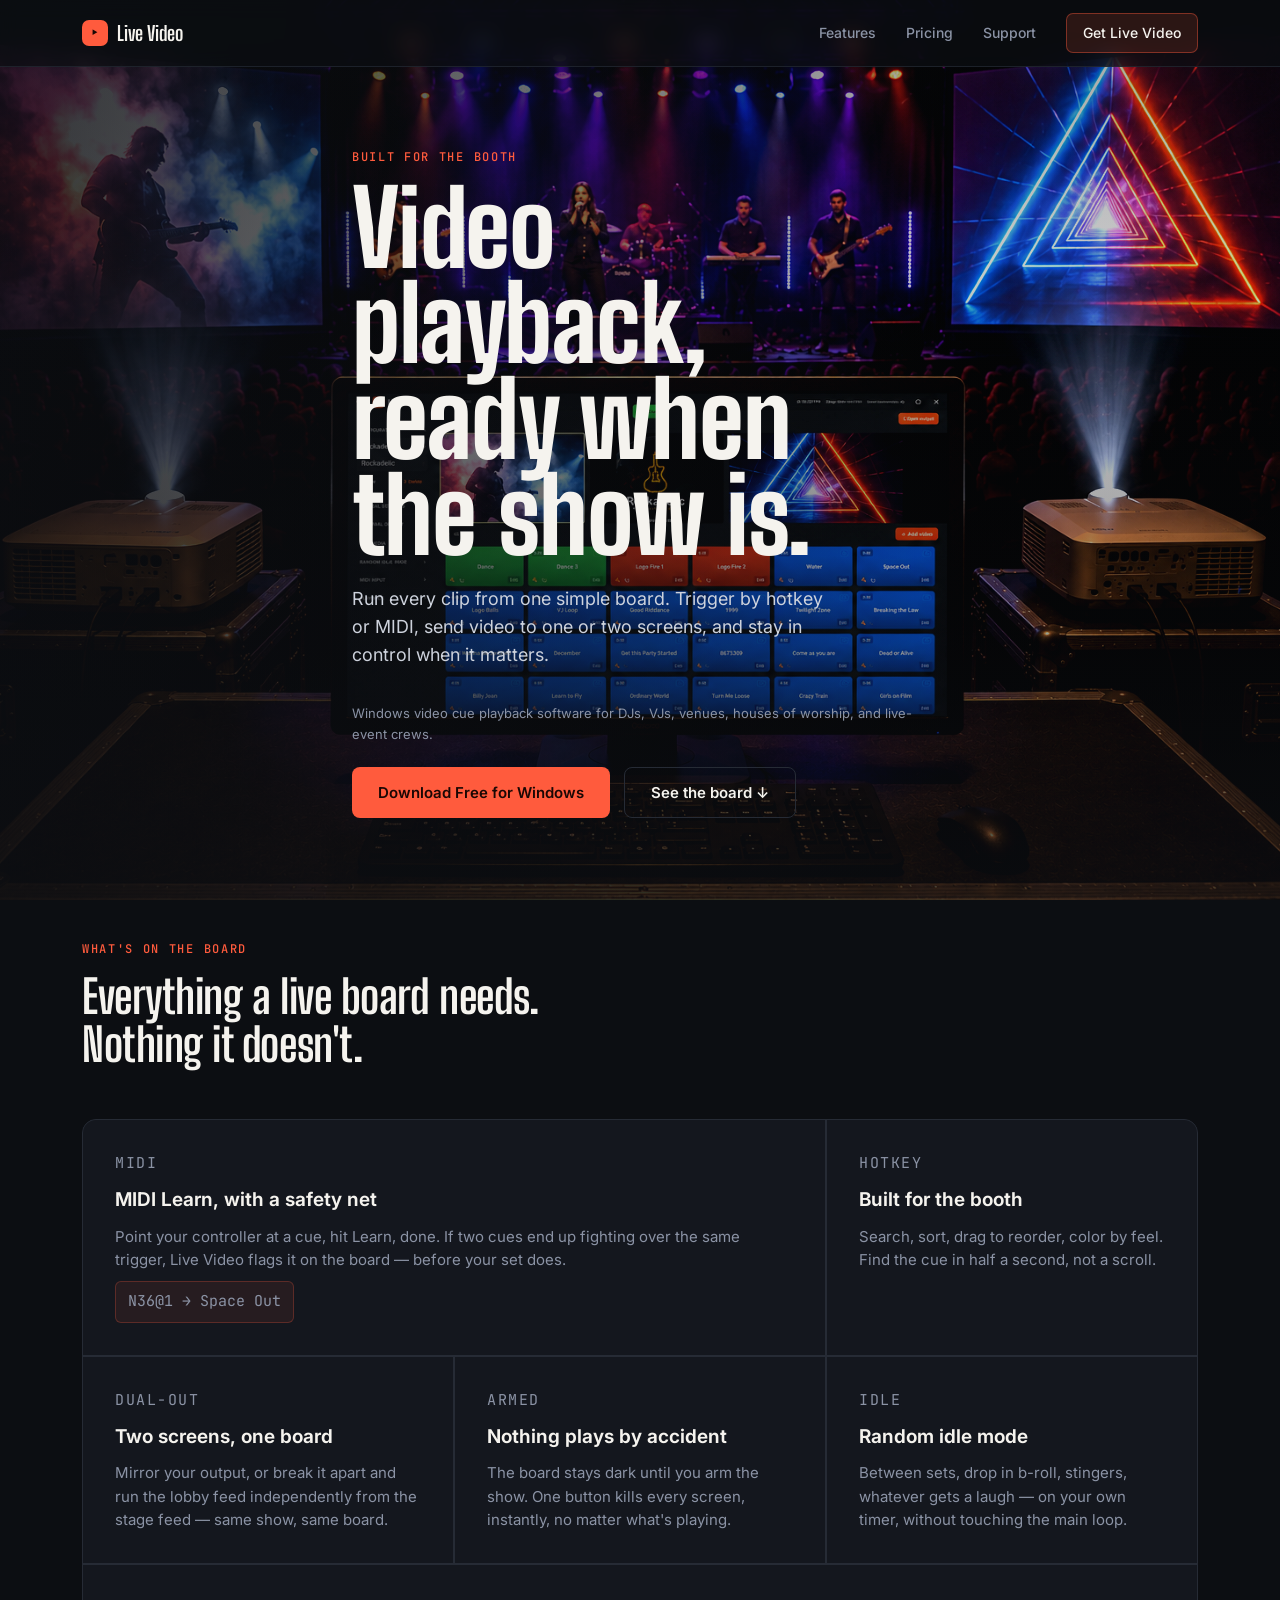
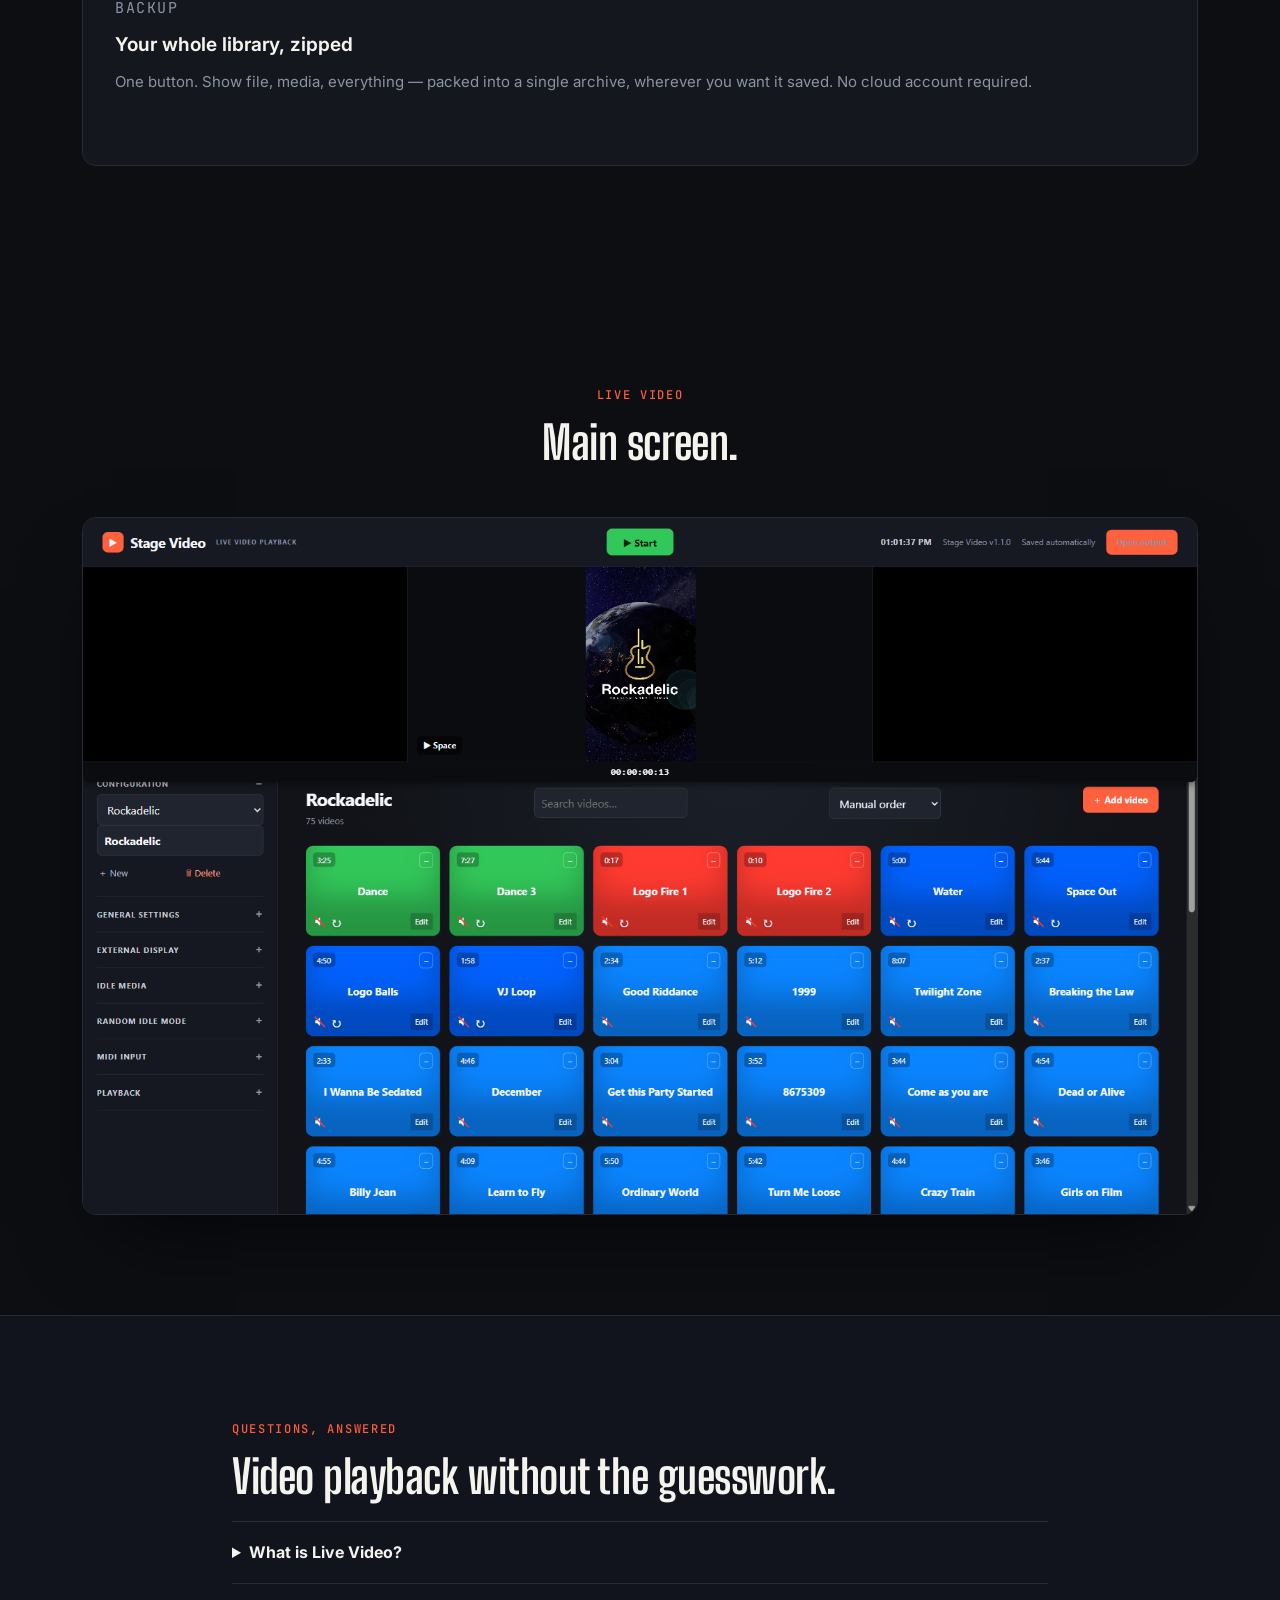
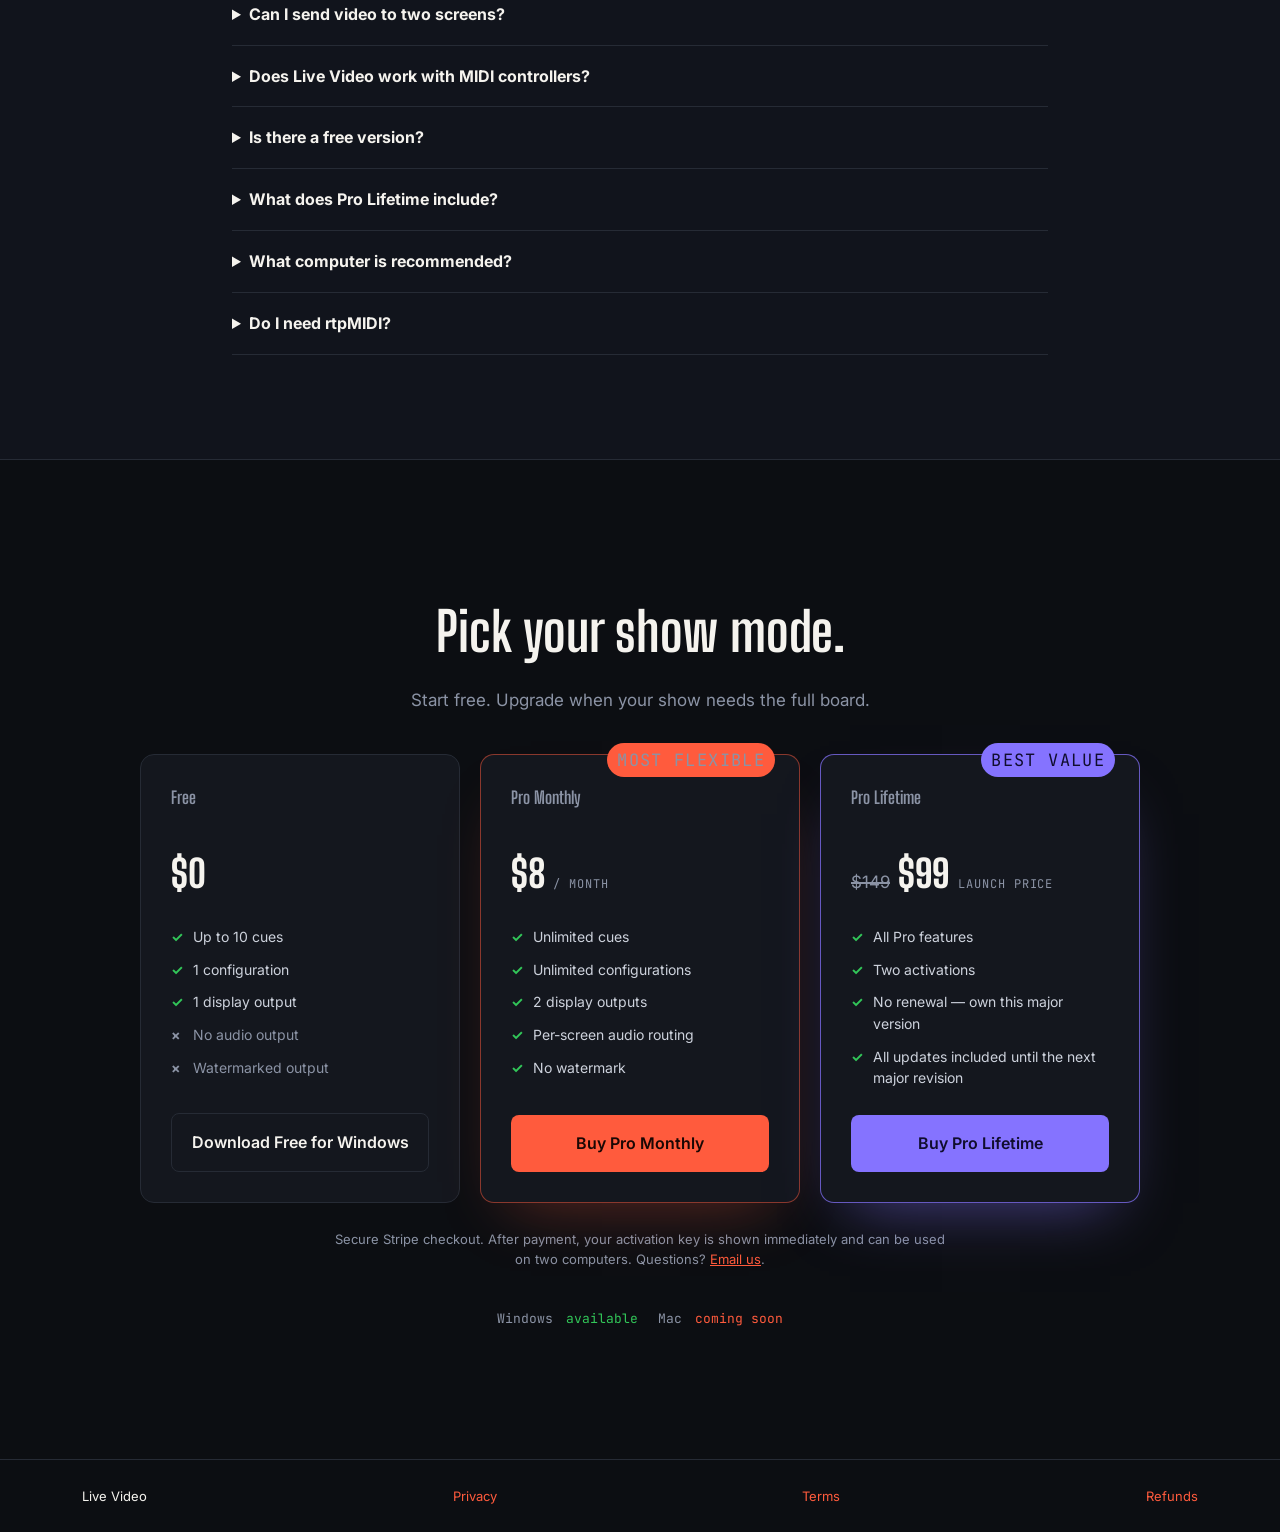
==== commit b577327e: "Publish terms and final-sale refund policy" ====
--- a/index.html
+++ b/index.html
@@ -207,6 +207,8 @@
   <div class="wrap site-footer__row">
     <span>Live Video</span>
     <a href="privacy.html">Privacy</a>
+    <a href="terms.html">Terms</a>
+    <a href="refunds.html">Refunds</a>
   </div>
 </footer>
 
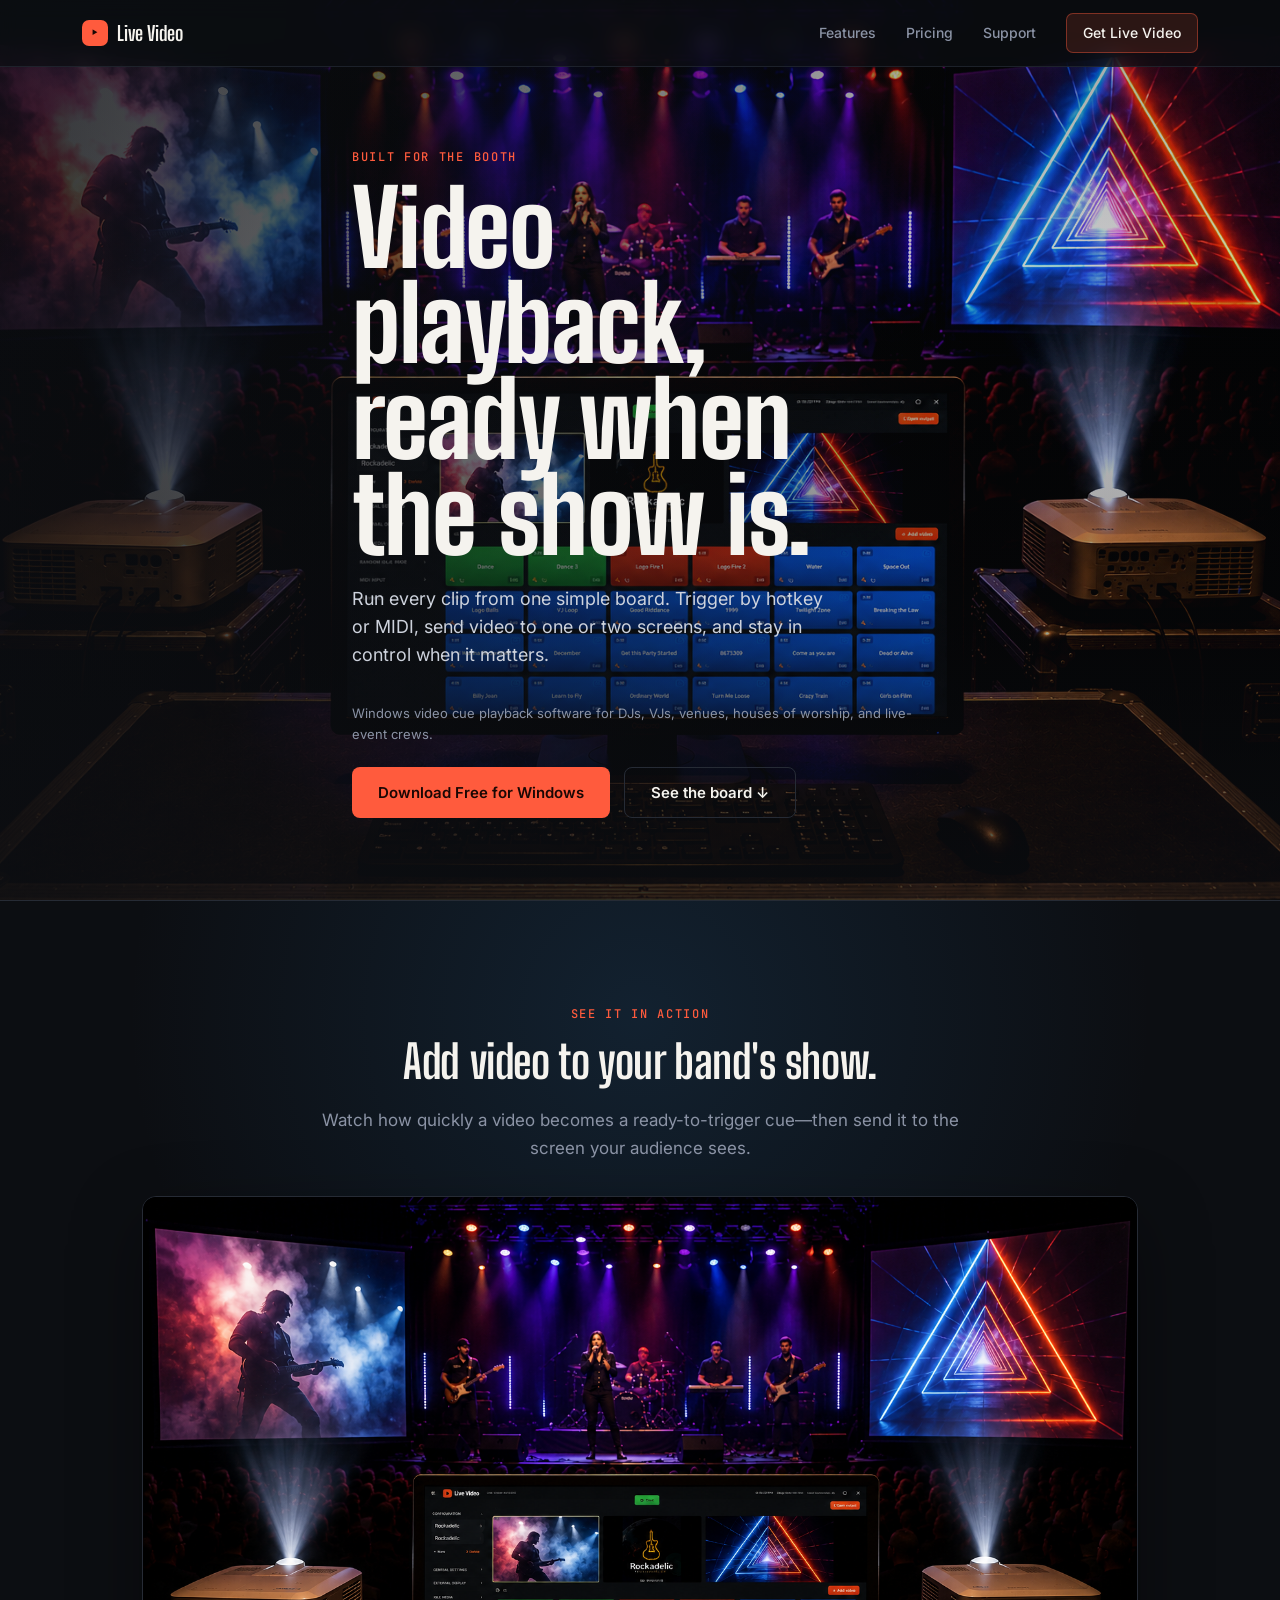
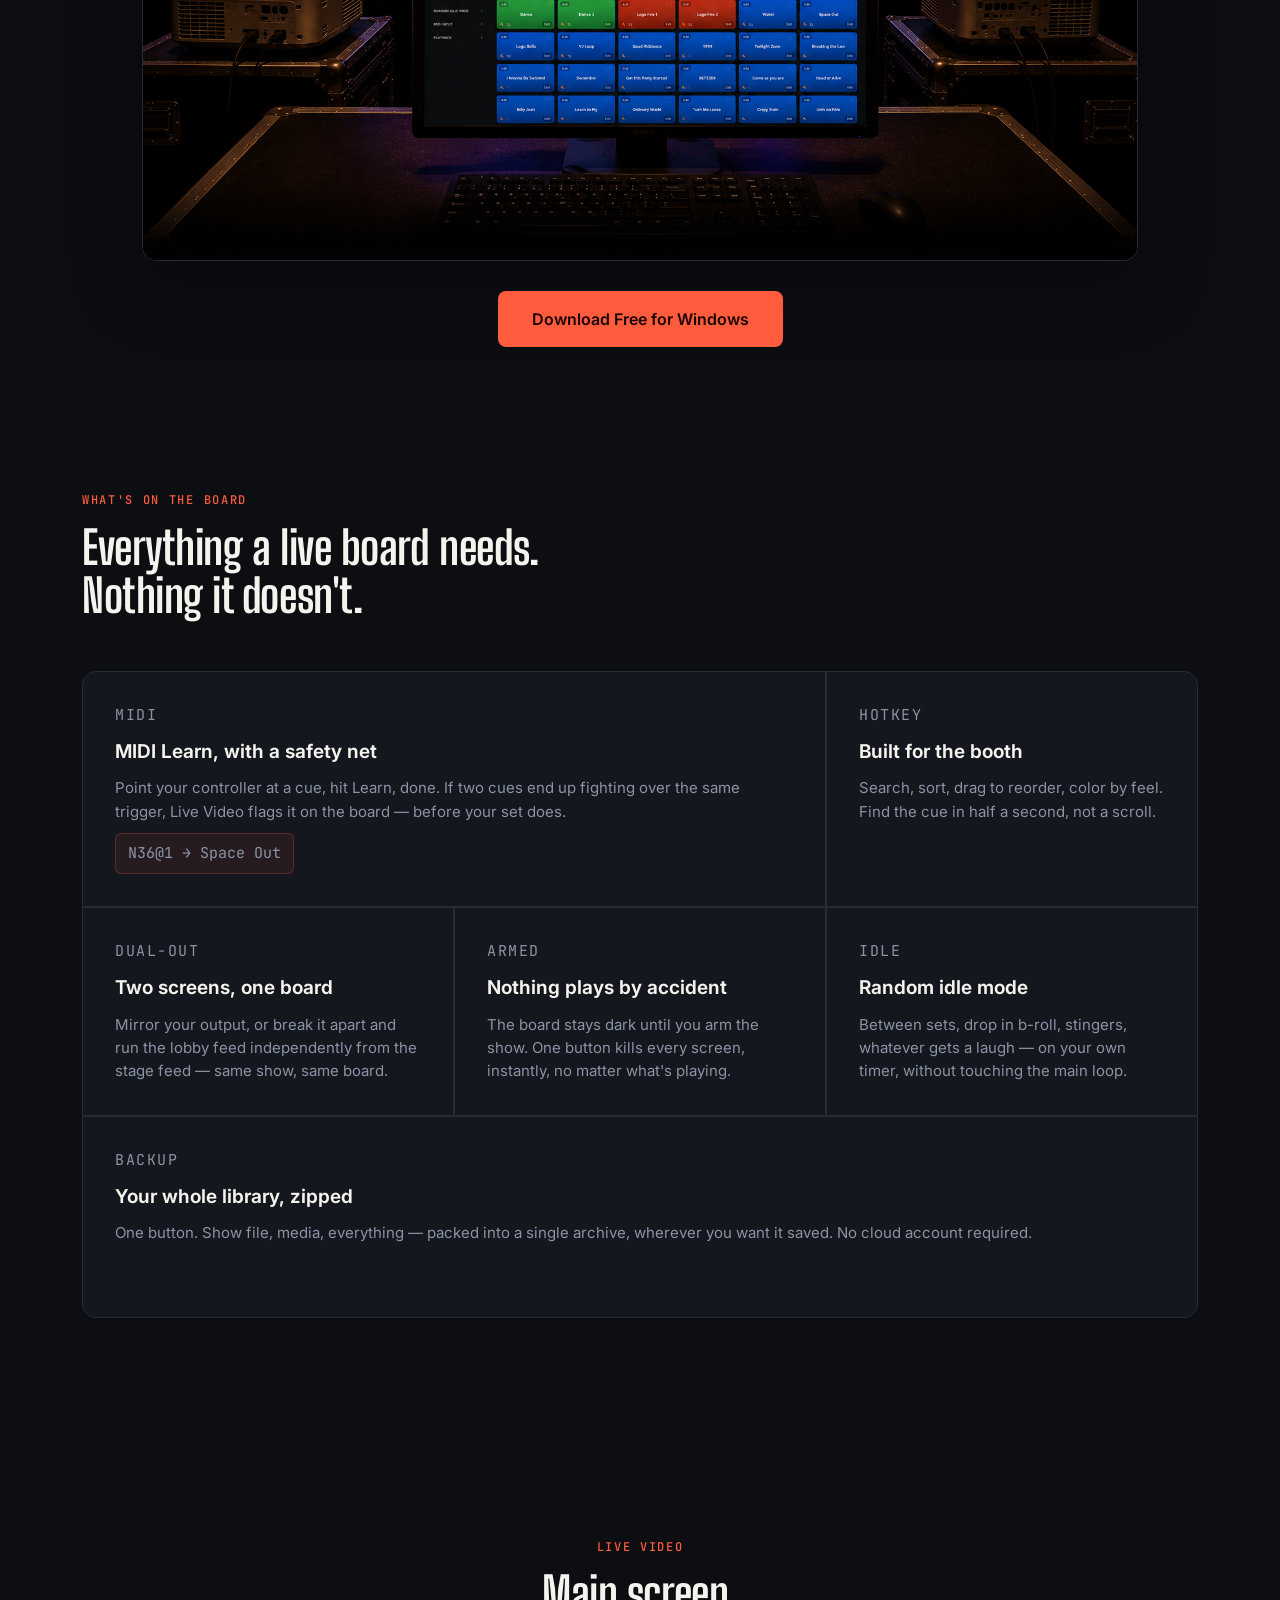
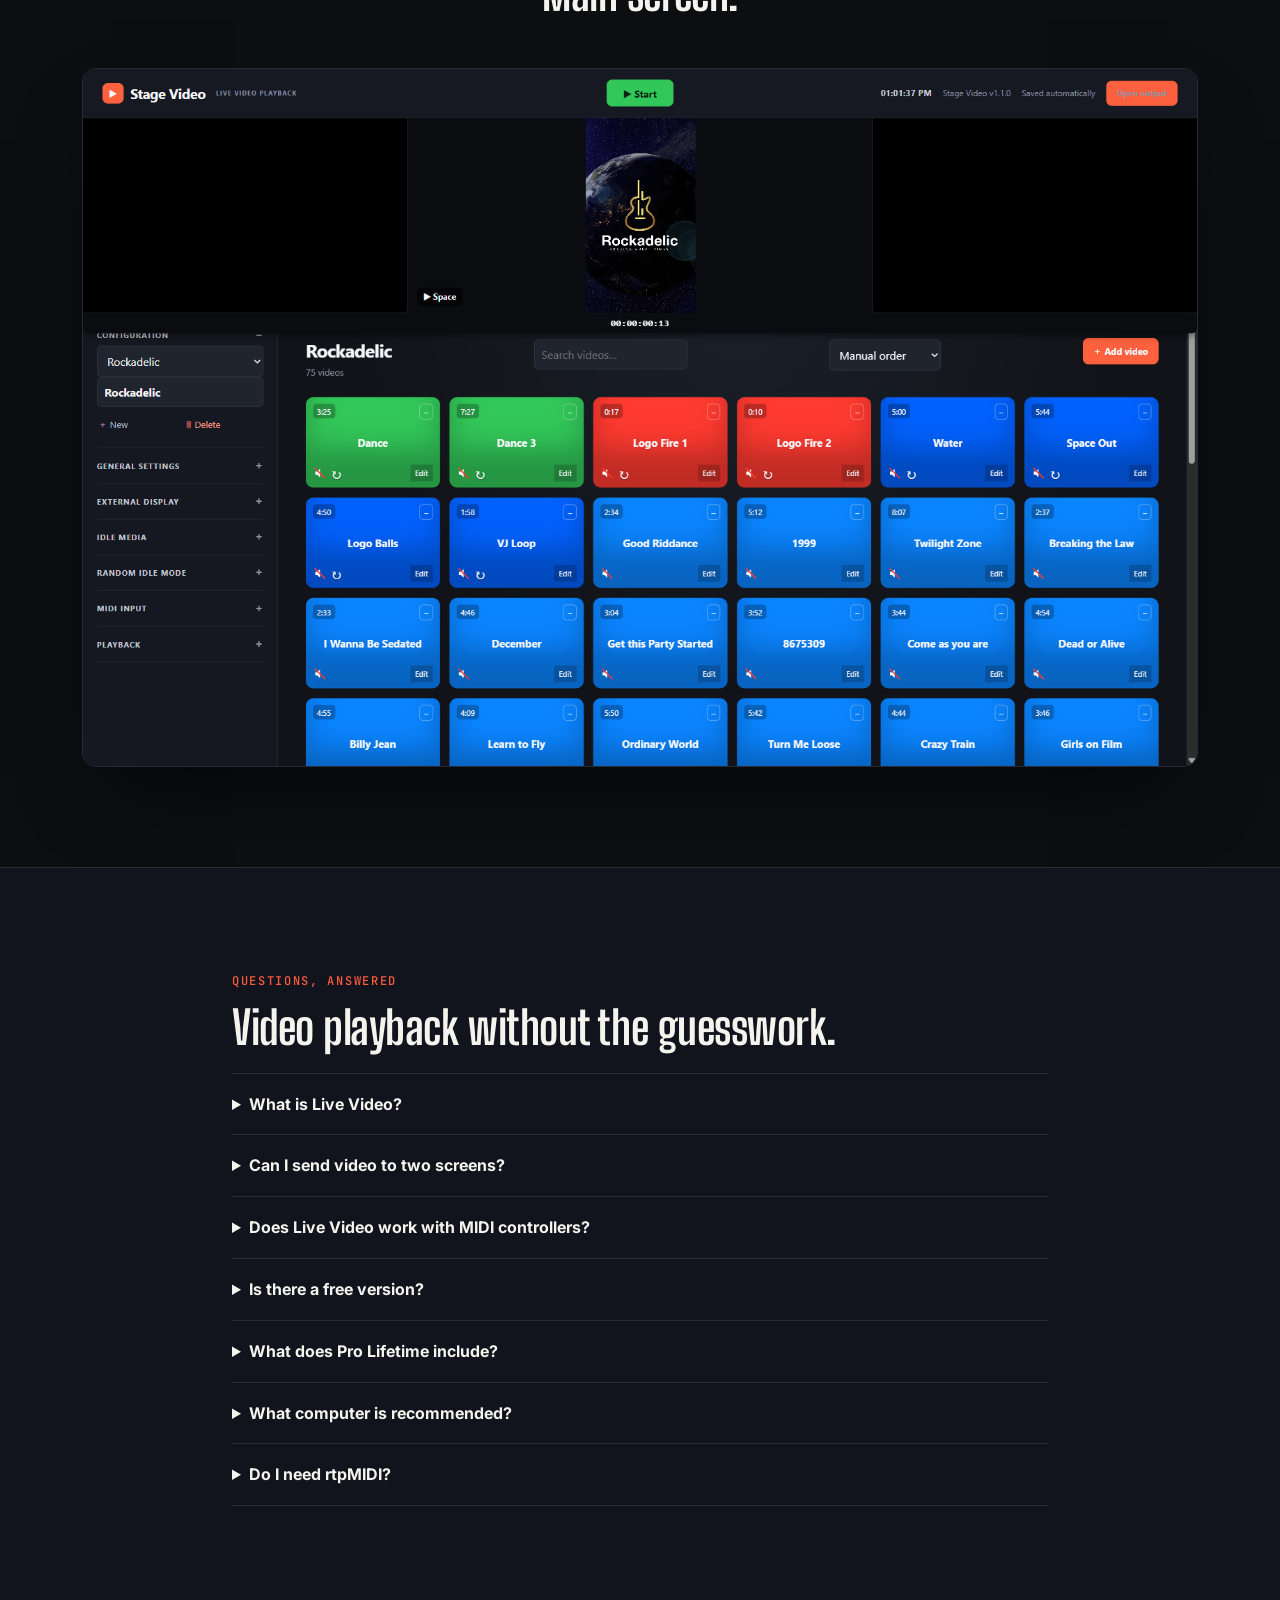
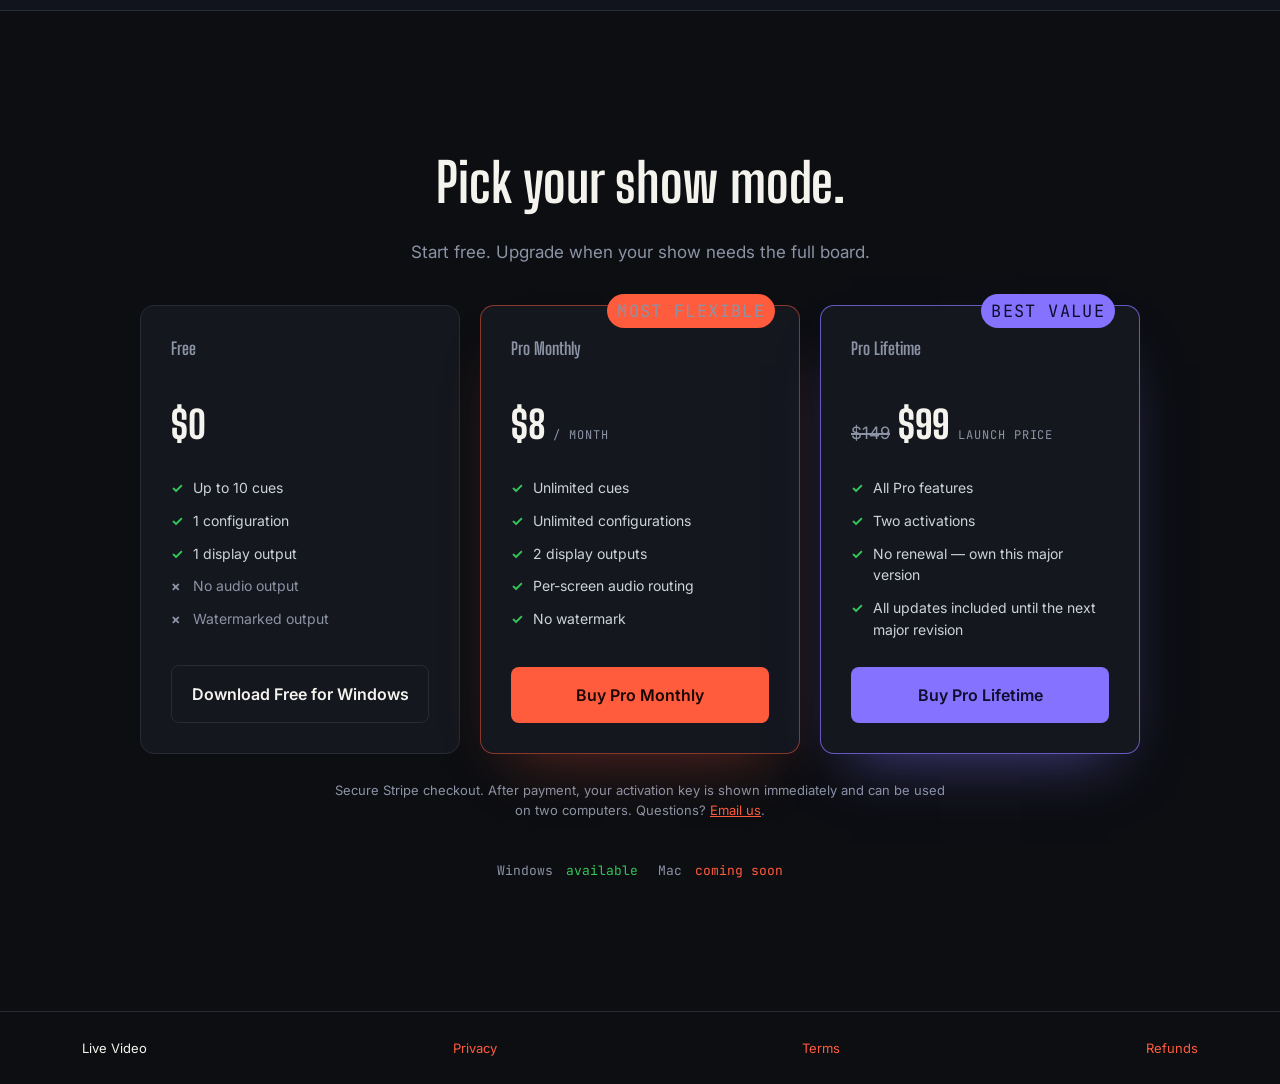
==== commit e83bf5de: "Embed Live Video tutorial on homepage" ====
--- a/index.html
+++ b/index.html
@@ -68,6 +68,21 @@
         <a href="#get" class="btn btn--primary">Download Free for Windows</a>
         <a href="#proof" class="btn btn--ghost">See the board ↓</a>
       </div>
+    </div>
+  </section>
+
+  <section class="tutorial" id="tutorial" aria-labelledby="tutorial-title">
+    <div class="wrap tutorial__inner">
+      <p class="eyebrow">SEE IT IN ACTION</p>
+      <h2 id="tutorial-title" class="section-title">Add video to your band's show.</h2>
+      <p class="tutorial__intro">Watch how quickly a video becomes a ready-to-trigger cue—then send it to the screen your audience sees.</p>
+      <div class="tutorial__frame">
+        <video controls playsinline preload="metadata" poster="screenshots/hero.png" aria-label="Live Video quick-start tutorial: add a video, save a cue, open output, and trigger it by MIDI or manually">
+          <source src="media/live-video-band-setup-tutorial-30s.mp4" type="video/mp4">
+          Your browser does not support this video. <a href="media/live-video-band-setup-tutorial-30s.mp4">Download the tutorial video</a>.
+        </video>
+      </div>
+      <a href="#get" class="btn btn--primary btn--lg">Download Free for Windows</a>
     </div>
   </section>
 
--- a/style.css
+++ b/style.css
@@ -165,6 +165,14 @@
   margin: 0 0 34px;
 }
 .hero__actions { display: flex; gap: 14px; flex-wrap: wrap; }
+
+/* ---- tutorial ---- */
+.tutorial { padding: 104px 0; text-align: center; border-top: 1px solid var(--line); background: radial-gradient(circle at 50% 10%, rgba(36, 88, 133, .26), transparent 42%); }
+.tutorial__inner { max-width: 1060px; }
+.tutorial .section-title { margin-left: auto; margin-right: auto; }
+.tutorial__intro { max-width: 660px; margin: 0 auto 34px; color: var(--muted); font-size: 17px; line-height: 1.65; }
+.tutorial__frame { margin: 0 auto 30px; overflow: hidden; border: 1px solid var(--line); border-radius: 14px; background: #05070e; box-shadow: 0 22px 70px rgba(0, 0, 0, .36); }
+.tutorial__frame video { display: block; width: 100%; height: auto; }
 
 /* ---- why ---- */
 .why { padding: 120px 0; border-top: 1px solid var(--line); }
@@ -322,6 +330,8 @@
   .site-nav { gap: 16px; }
   .site-nav a:not(.site-nav__cta) { display: none; }
   .site-footer__row { flex-direction: column; gap: 6px; text-align: center; }
+  .tutorial { padding: 76px 0; }
+  .tutorial__intro { font-size: 16px; }
 }
 .hero__keyword{margin:0 0 22px;color:var(--muted);font-size:13px;line-height:1.6;max-width:620px}.faq{padding:104px 0;background:#11141c;border-top:1px solid var(--line)}.faq__inner{max-width:880px}.faq details{border-top:1px solid var(--line);padding:18px 0}.faq details:last-child{border-bottom:1px solid var(--line)}.faq summary{cursor:pointer;color:var(--paper);font-weight:700;font-size:16px}.faq details p{max-width:720px;margin:12px 0 0;color:var(--muted);line-height:1.7}
 .download-dialog{width:min(540px,calc(100vw - 32px));border:1px solid var(--line);border-radius:16px;background:var(--panel);color:var(--paper);box-shadow:0 24px 80px rgba(0,0,0,.6);padding:0}.download-dialog::backdrop{background:rgba(5,7,10,.75)}.download-dialog form{padding:32px;display:grid;gap:14px}.download-dialog h2{font-family:var(--display);font-size:36px;line-height:1;margin:0}.download-dialog p{color:var(--muted);margin:0 0 4px;line-height:1.5}.download-dialog label{display:grid;gap:6px;font-size:13px;font-weight:700}.download-dialog label span{font-weight:400;color:var(--muted)}.download-dialog input,.download-dialog select{width:100%;padding:11px 12px;border:1px solid var(--line);border-radius:8px;background:#11141c;color:var(--paper);font:inherit}.download-dialog__check{display:flex!important;grid-template-columns:auto 1fr;align-items:start;gap:9px!important;font-size:12px!important;font-weight:400!important;color:var(--muted)}.download-dialog__check input{width:auto!important;margin:3px 0 0}.download-dialog__check a,.site-footer a{color:var(--signal)}.download-dialog__close{position:absolute;right:12px;top:9px;background:transparent;color:var(--muted);font-size:28px}.download-dialog__error{color:#ff9d8e!important;font-size:13px}.download-dialog button[disabled]{opacity:.6;cursor:wait}#free-download{display:inline-flex!important;align-items:center;justify-content:center;color:var(--paper)!important;white-space:nowrap;visibility:visible!important;opacity:1!important;pointer-events:auto!important}.legal{padding:120px 0}.legal .wrap{max-width:760px}.legal h1{font-family:var(--display);font-size:56px;margin:35px 0 12px}.legal h2{font-family:var(--display);font-size:28px;margin:42px 0 10px}.legal p{color:#cdd2dc;line-height:1.75}.site-footer a{text-decoration:none}
